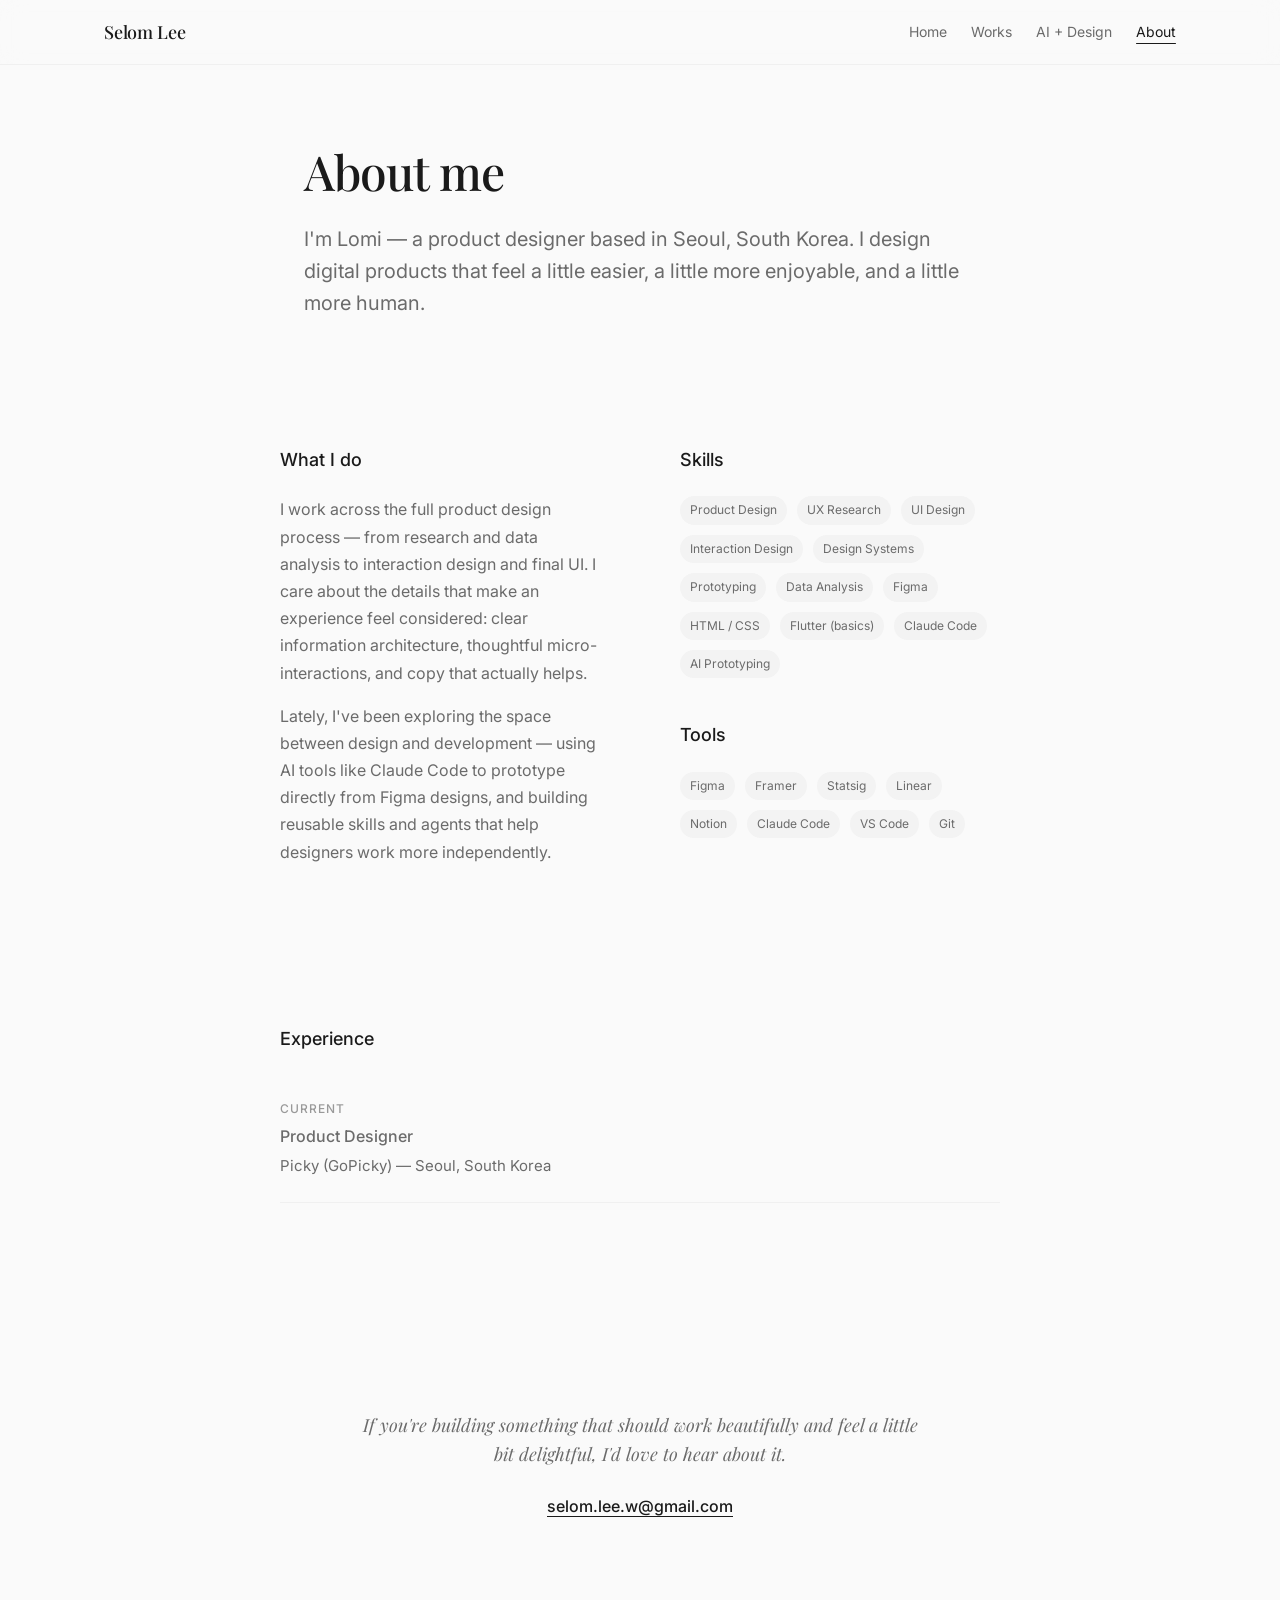
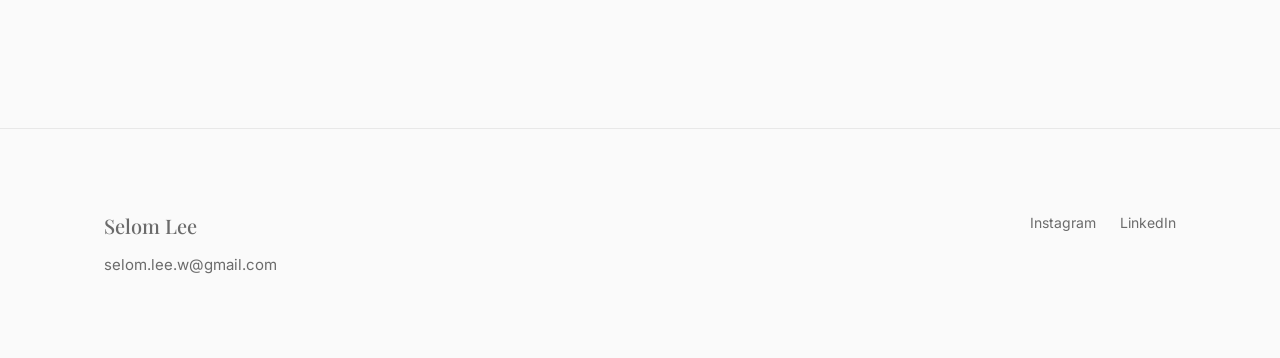
==== about.html @ 17c9efde "move other files to root" ====
<!DOCTYPE html>
<html lang="en">
<head>
  <meta charset="UTF-8">
  <meta name="viewport" content="width=device-width, initial-scale=1.0">
  <title>About - Selom Lee</title>
  <meta name="description" content="About Selom Lee — product designer based in Seoul, South Korea.">
  <link rel="preconnect" href="https://fonts.googleapis.com">
  <link rel="preconnect" href="https://fonts.gstatic.com" crossorigin>
  <link href="https://fonts.googleapis.com/css2?family=Inter:wght@400;500;600&family=Playfair+Display:ital,wght@0,500;1,400;1,500&display=swap" rel="stylesheet">
  <link rel="stylesheet" href="styles.css">
</head>
<body>

  <!-- Navigation -->
  <nav class="nav">
    <div class="nav__inner">
      <a href="index.html" class="nav__logo">Selom Lee</a>
      <button class="nav__toggle" aria-label="Toggle menu" onclick="document.querySelector('.nav__links').classList.toggle('open')">
        <span></span><span></span><span></span>
      </button>
      <ul class="nav__links">
        <li><a href="index.html">Home</a></li>
        <li><a href="works.html">Works</a></li>
        <li><a href="ai-design.html">AI + Design</a></li>
        <li><a href="about.html" class="active">About</a></li>
      </ul>
    </div>
  </nav>

  <!-- About Header -->
  <section class="about-header container--narrow">
    <h1 style="margin-bottom: 1.5rem;">About me</h1>
    <p class="text-large">
      I'm Lomi — a product designer based in Seoul, South Korea. I design digital products that feel a little easier, a little more enjoyable, and a little more human.
    </p>
  </section>

  <!-- About Content -->
  <section class="section container--narrow">
    <div class="about-grid">
      <div>
        <h3 style="margin-bottom: 1.5rem;">What I do</h3>
        <p>
          I work across the full product design process — from research and data analysis to interaction design and final UI. I care about the details that make an experience feel considered: clear information architecture, thoughtful micro-interactions, and copy that actually helps.
        </p>
        <p style="margin-top: 1rem;">
          Lately, I've been exploring the space between design and development — using AI tools like Claude Code to prototype directly from Figma designs, and building reusable skills and agents that help designers work more independently.
        </p>
      </div>
      <div>
        <h3 style="margin-bottom: 1.5rem;">Skills</h3>
        <div class="skills-list">
          <span class="tag">Product Design</span>
          <span class="tag">UX Research</span>
          <span class="tag">UI Design</span>
          <span class="tag">Interaction Design</span>
          <span class="tag">Design Systems</span>
          <span class="tag">Prototyping</span>
          <span class="tag">Data Analysis</span>
          <span class="tag">Figma</span>
          <span class="tag">HTML / CSS</span>
          <span class="tag">Flutter (basics)</span>
          <span class="tag">Claude Code</span>
          <span class="tag">AI Prototyping</span>
        </div>

        <h3 style="margin-top: 2.5rem; margin-bottom: 1.5rem;">Tools</h3>
        <div class="skills-list">
          <span class="tag">Figma</span>
          <span class="tag">Framer</span>
          <span class="tag">Statsig</span>
          <span class="tag">Linear</span>
          <span class="tag">Notion</span>
          <span class="tag">Claude Code</span>
          <span class="tag">VS Code</span>
          <span class="tag">Git</span>
        </div>
      </div>
    </div>
  </section>

  <!-- Experience -->
  <section class="section container--narrow">
    <h3 style="margin-bottom: 1.5rem;">Experience</h3>
    <div>
      <div class="experience-item">
        <p class="experience-item__period">Current</p>
        <p class="experience-item__role">Product Designer</p>
        <p class="experience-item__company">Picky (GoPicky) — Seoul, South Korea</p>
      </div>
    </div>
  </section>

  <!-- CTA -->
  <section class="cta-banner">
    <p class="italic-quote">If you're building something that should work beautifully and feel a little bit delightful, I'd love to hear about it.</p>
    <p style="margin-top: 1.5rem;">
      <a href="mailto:selom.lee.w@gmail.com" style="color: var(--color-text); font-weight: 500; border-bottom: 1px solid var(--color-text);">selom.lee.w@gmail.com</a>
    </p>
  </section>

  <!-- Footer -->
  <footer class="footer">
    <div class="container footer__inner">
      <div>
        <p class="footer__name">Selom Lee</p>
        <a href="mailto:selom.lee.w@gmail.com" class="footer__email">selom.lee.w@gmail.com</a>
      </div>
      <ul class="footer__links">
        <li><a href="https://www.instagram.com/lomm.design" target="_blank" rel="noopener">Instagram</a></li>
        <li><a href="https://www.linkedin.com/in/selomlee/" target="_blank" rel="noopener">LinkedIn</a></li>
      </ul>
    </div>
  </footer>

</body>
</html>
---- styles.css ----
/* ============================================
   Lomi Portfolio — Design System
   Minimal, clean, typography-focused
   ============================================ */

/* --- Reset & Base --- */
*, *::before, *::after {
  margin: 0;
  padding: 0;
  box-sizing: border-box;
}

:root {
  --color-bg: #fafafa;
  --color-surface: #ffffff;
  --color-text: #1a1a1a;
  --color-text-secondary: #6b6b6b;
  --color-text-tertiary: #999999;
  --color-accent: #1a1a1a;
  --color-border: #e8e8e8;
  --color-border-light: #f0f0f0;
  --color-tag-bg: #f3f3f3;
  --color-hover: #f5f5f5;

  --font-sans: 'Inter', -apple-system, BlinkMacSystemFont, 'Segoe UI', sans-serif;
  --font-serif: 'Playfair Display', Georgia, serif;

  --space-xs: 0.5rem;
  --space-sm: 1rem;
  --space-md: 1.5rem;
  --space-lg: 3rem;
  --space-xl: 5rem;
  --space-2xl: 8rem;

  --max-width: 1120px;
  --max-width-narrow: 720px;

  --transition: 0.3s cubic-bezier(0.4, 0, 0.2, 1);
}

html {
  font-size: 16px;
  scroll-behavior: smooth;
  -webkit-font-smoothing: antialiased;
  -moz-osx-font-smoothing: grayscale;
}

body {
  font-family: var(--font-sans);
  color: var(--color-text);
  background-color: var(--color-bg);
  line-height: 1.7;
  font-weight: 400;
}

a {
  color: inherit;
  text-decoration: none;
}

img {
  max-width: 100%;
  height: auto;
  display: block;
}

/* --- Typography --- */
h1 {
  font-family: var(--font-serif);
  font-size: 3rem;
  font-weight: 500;
  line-height: 1.15;
  letter-spacing: -0.02em;
}

h2 {
  font-size: 1.75rem;
  font-weight: 500;
  line-height: 1.3;
  letter-spacing: -0.01em;
}

h3 {
  font-size: 1.125rem;
  font-weight: 500;
  line-height: 1.4;
}

p {
  font-size: 1rem;
  line-height: 1.7;
  color: var(--color-text-secondary);
}

.text-large {
  font-size: 1.25rem;
  line-height: 1.6;
}

.text-small {
  font-size: 0.875rem;
}

.text-xs {
  font-size: 0.75rem;
  text-transform: uppercase;
  letter-spacing: 0.08em;
  font-weight: 500;
  color: var(--color-text-tertiary);
}

.italic-quote {
  font-family: var(--font-serif);
  font-style: italic;
  font-size: 1.125rem;
  color: var(--color-text-secondary);
  line-height: 1.6;
}

/* --- Layout --- */
.container {
  max-width: var(--max-width);
  margin: 0 auto;
  padding: 0 var(--space-md);
}

.container--narrow {
  max-width: var(--max-width-narrow);
  margin: 0 auto;
  padding: 0 var(--space-md);
}

.section {
  padding: var(--space-xl) 0;
}

.section--large {
  padding: var(--space-2xl) 0;
}

/* --- Navigation --- */
.nav {
  position: fixed;
  top: 0;
  left: 0;
  right: 0;
  z-index: 100;
  background: rgba(250, 250, 250, 0.85);
  backdrop-filter: blur(12px);
  -webkit-backdrop-filter: blur(12px);
  border-bottom: 1px solid var(--color-border-light);
}

.nav__inner {
  max-width: var(--max-width);
  margin: 0 auto;
  padding: 0 var(--space-md);
  height: 64px;
  display: flex;
  align-items: center;
  justify-content: space-between;
}

.nav__logo {
  font-family: var(--font-serif);
  font-size: 1.125rem;
  font-weight: 500;
  letter-spacing: -0.01em;
}

.nav__links {
  display: flex;
  gap: var(--space-md);
  list-style: none;
}

.nav__links a {
  font-size: 0.875rem;
  color: var(--color-text-secondary);
  transition: color var(--transition);
  position: relative;
}

.nav__links a:hover,
.nav__links a.active {
  color: var(--color-text);
}

.nav__links a.active::after {
  content: '';
  position: absolute;
  bottom: -4px;
  left: 0;
  right: 0;
  height: 1.5px;
  background: var(--color-text);
  border-radius: 1px;
}

/* Mobile nav toggle */
.nav__toggle {
  display: none;
  background: none;
  border: none;
  cursor: pointer;
  padding: var(--space-xs);
}

.nav__toggle span {
  display: block;
  width: 20px;
  height: 1.5px;
  background: var(--color-text);
  margin: 5px 0;
  transition: var(--transition);
}

/* --- Hero --- */
.hero {
  min-height: 85vh;
  display: flex;
  flex-direction: column;
  justify-content: center;
  padding-top: 64px;
}

.hero__tagline {
  font-family: var(--font-serif);
  font-style: italic;
  font-size: 1rem;
  color: var(--color-text-tertiary);
  margin-bottom: var(--space-md);
}

.hero h1 {
  margin-bottom: var(--space-md);
}

.hero__intro {
  font-size: 1.125rem;
  max-width: 520px;
  line-height: 1.7;
  color: var(--color-text-secondary);
}

.hero__location {
  margin-top: var(--space-sm);
  font-size: 0.875rem;
  color: var(--color-text-tertiary);
}

/* --- Section Header --- */
.section-header {
  display: flex;
  align-items: baseline;
  gap: var(--space-sm);
  margin-bottom: var(--space-lg);
}

.section-label {
  font-size: 0.75rem;
  text-transform: uppercase;
  letter-spacing: 0.08em;
  color: var(--color-text-tertiary);
  font-weight: 500;
}

/* --- Project Cards --- */
.projects-grid {
  display: grid;
  grid-template-columns: 1fr;
  gap: var(--space-lg);
}

.project-card {
  display: block;
  border-radius: 12px;
  overflow: hidden;
  background: var(--color-surface);
  border: 1px solid var(--color-border);
  transition: transform var(--transition), box-shadow var(--transition);
}

.project-card:hover {
  transform: translateY(-4px);
  box-shadow: 0 12px 40px rgba(0, 0, 0, 0.06);
}

.project-card__image {
  width: 100%;
  aspect-ratio: 16 / 9;
  object-fit: cover;
  background: var(--color-border-light);
}

.project-card__content {
  padding: var(--space-md);
}

.project-card__company {
  font-size: 0.75rem;
  text-transform: uppercase;
  letter-spacing: 0.08em;
  color: var(--color-text-tertiary);
  font-weight: 500;
  margin-bottom: var(--space-xs);
}

.project-card__title {
  font-size: 1.25rem;
  font-weight: 500;
  margin-bottom: var(--space-xs);
  line-height: 1.3;
}

.project-card__desc {
  font-size: 0.9375rem;
  color: var(--color-text-secondary);
  line-height: 1.6;
}

/* --- Case Study Page --- */
.case-hero {
  padding-top: calc(64px + var(--space-xl));
  padding-bottom: var(--space-lg);
}

.case-hero__subtitle {
  font-size: 1.125rem;
  color: var(--color-text-secondary);
  line-height: 1.7;
  max-width: 640px;
}

.case-meta {
  display: grid;
  grid-template-columns: repeat(auto-fit, minmax(140px, 1fr));
  gap: var(--space-md);
  padding: var(--space-md) 0;
  border-top: 1px solid var(--color-border);
  border-bottom: 1px solid var(--color-border);
  margin: var(--space-lg) 0;
}

.case-meta dt {
  font-size: 0.75rem;
  text-transform: uppercase;
  letter-spacing: 0.08em;
  color: var(--color-text-tertiary);
  font-weight: 500;
  margin-bottom: 4px;
}

.case-meta dd {
  font-size: 0.9375rem;
  color: var(--color-text);
}

.case-section {
  margin-bottom: var(--space-xl);
}

.case-section__label {
  font-size: 0.75rem;
  text-transform: uppercase;
  letter-spacing: 0.08em;
  color: var(--color-text-tertiary);
  font-weight: 500;
  margin-bottom: var(--space-sm);
}

.case-section h2 {
  margin-bottom: var(--space-sm);
}

.case-section p {
  margin-bottom: var(--space-sm);
}

.case-image {
  width: 100%;
  border-radius: 8px;
  margin: var(--space-md) 0;
}

.case-highlight {
  font-family: var(--font-serif);
  font-size: 2rem;
  font-weight: 500;
  line-height: 1.3;
  color: var(--color-text);
  margin: var(--space-lg) 0;
  letter-spacing: -0.01em;
}

/* --- AI + Design Page --- */
.ai-intro {
  padding-top: calc(64px + var(--space-xl));
  padding-bottom: var(--space-lg);
}

.ai-card {
  background: var(--color-surface);
  border: 1px solid var(--color-border);
  border-radius: 12px;
  padding: var(--space-lg);
  margin-bottom: var(--space-md);
}

.ai-card__icon {
  font-size: 1.5rem;
  margin-bottom: var(--space-sm);
}

.ai-card h3 {
  margin-bottom: var(--space-xs);
}

.tag {
  display: inline-block;
  font-size: 0.75rem;
  padding: 4px 10px;
  background: var(--color-tag-bg);
  border-radius: 100px;
  color: var(--color-text-secondary);
  margin-right: 4px;
  margin-bottom: 4px;
}

.agent-table {
  width: 100%;
  border-collapse: collapse;
  font-size: 0.9375rem;
  margin: var(--space-md) 0;
}

.agent-table th {
  text-align: left;
  font-size: 0.75rem;
  text-transform: uppercase;
  letter-spacing: 0.08em;
  color: var(--color-text-tertiary);
  font-weight: 500;
  padding: var(--space-xs) 0;
  border-bottom: 1px solid var(--color-border);
}

.agent-table td {
  padding: var(--space-sm) 0;
  border-bottom: 1px solid var(--color-border-light);
  color: var(--color-text-secondary);
  vertical-align: top;
}

.agent-table td:first-child {
  color: var(--color-text);
  font-weight: 500;
  white-space: nowrap;
  padding-right: var(--space-md);
}

/* --- About Page --- */
.about-header {
  padding-top: calc(64px + var(--space-xl));
  padding-bottom: var(--space-lg);
}

.about-grid {
  display: grid;
  grid-template-columns: 1fr 1fr;
  gap: var(--space-xl);
  align-items: start;
}

.experience-item {
  padding: var(--space-md) 0;
  border-bottom: 1px solid var(--color-border-light);
}

.experience-item__period {
  font-size: 0.75rem;
  text-transform: uppercase;
  letter-spacing: 0.08em;
  color: var(--color-text-tertiary);
  font-weight: 500;
  margin-bottom: 4px;
}

.experience-item__role {
  font-weight: 500;
  margin-bottom: 2px;
}

.experience-item__company {
  color: var(--color-text-secondary);
  font-size: 0.9375rem;
}

.skills-list {
  display: flex;
  flex-wrap: wrap;
  gap: 6px;
}

/* --- Footer --- */
.footer {
  border-top: 1px solid var(--color-border);
  padding: var(--space-xl) 0;
  margin-top: var(--space-xl);
}

.footer__inner {
  display: flex;
  justify-content: space-between;
  align-items: flex-start;
}

.footer__name {
  font-family: var(--font-serif);
  font-size: 1.25rem;
  font-weight: 500;
  margin-bottom: var(--space-xs);
}

.footer__email {
  font-size: 0.9375rem;
  color: var(--color-text-secondary);
}

.footer__links {
  display: flex;
  gap: var(--space-md);
  list-style: none;
}

.footer__links a {
  font-size: 0.875rem;
  color: var(--color-text-secondary);
  transition: color var(--transition);
}

.footer__links a:hover {
  color: var(--color-text);
}

/* --- CTA Banner --- */
.cta-banner {
  text-align: center;
  padding: var(--space-2xl) var(--space-md);
}

.cta-banner .italic-quote {
  max-width: 560px;
  margin: 0 auto;
}

/* --- Other Work Links --- */
.other-work {
  display: grid;
  grid-template-columns: 1fr 1fr;
  gap: var(--space-md);
}

.other-work a {
  display: block;
  border-radius: 8px;
  overflow: hidden;
  transition: transform var(--transition);
}

.other-work a:hover {
  transform: translateY(-2px);
}

.other-work img {
  width: 100%;
  aspect-ratio: 16 / 9;
  object-fit: cover;
}

/* --- Responsive --- */
@media (max-width: 768px) {
  h1 {
    font-size: 2.25rem;
  }

  h2 {
    font-size: 1.375rem;
  }

  .hero {
    min-height: 70vh;
  }

  .about-grid {
    grid-template-columns: 1fr;
    gap: var(--space-lg);
  }

  .other-work {
    grid-template-columns: 1fr;
  }

  .case-highlight {
    font-size: 1.5rem;
  }

  .footer__inner {
    flex-direction: column;
    gap: var(--space-md);
  }

  .nav__links {
    display: none;
  }

  .nav__links.open {
    display: flex;
    flex-direction: column;
    position: absolute;
    top: 64px;
    left: 0;
    right: 0;
    background: rgba(250, 250, 250, 0.95);
    backdrop-filter: blur(12px);
    padding: var(--space-md);
    border-bottom: 1px solid var(--color-border);
    gap: var(--space-sm);
  }

  .nav__toggle {
    display: block;
  }
}

@media (max-width: 480px) {
  h1 {
    font-size: 1.875rem;
  }

  .case-meta {
    grid-template-columns: 1fr 1fr;
  }

  .section {
    padding: var(--space-lg) 0;
  }

  .section--large {
    padding: var(--space-xl) 0;
  }
}
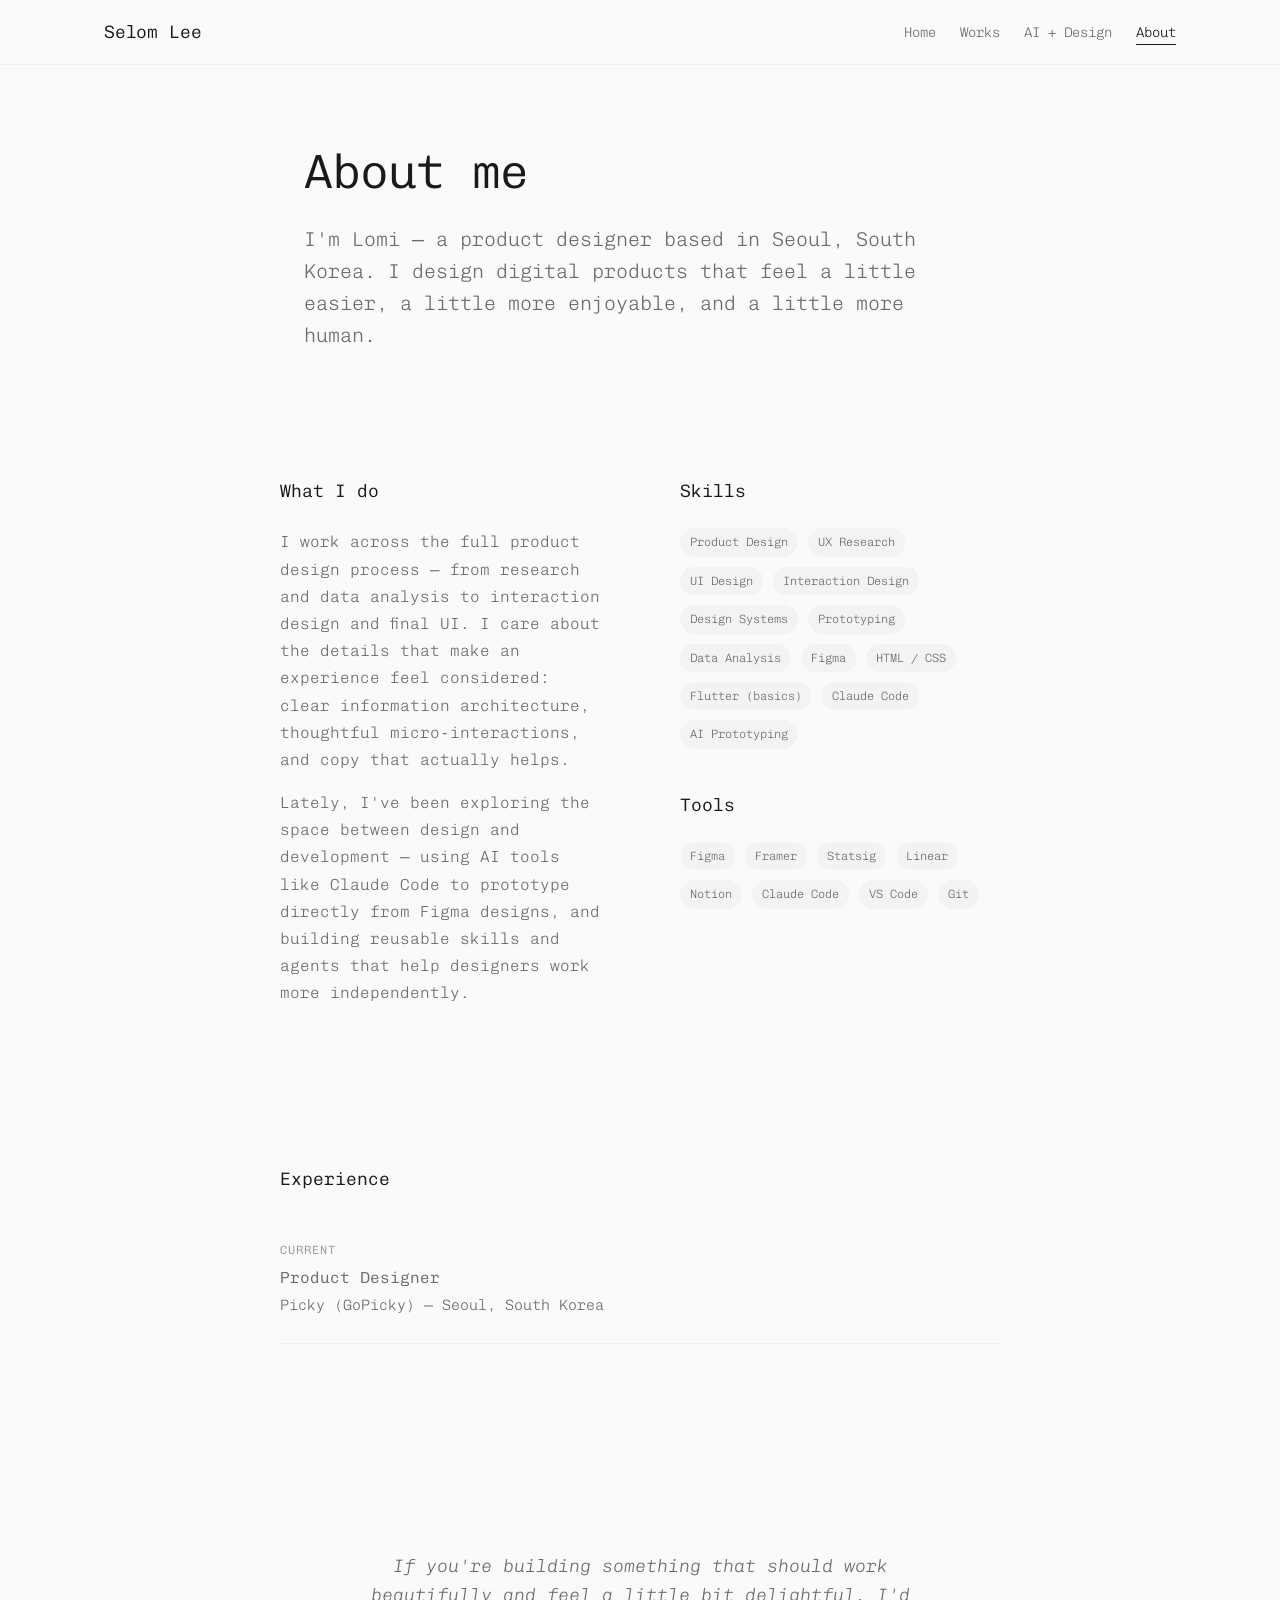
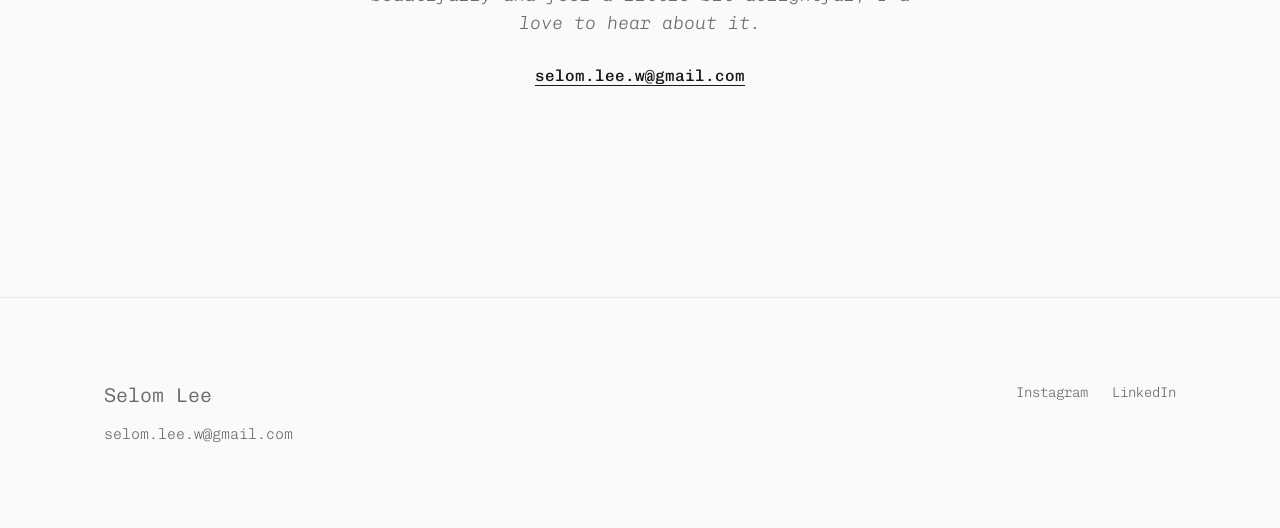
==== commit 693cef13: "Replace Inter + Playfair Display with Chivo Mono and add typography design tokens Switch to Chivo Mo" ====
--- a/about.html
+++ b/about.html
@@ -7,7 +7,7 @@
   <meta name="description" content="About Selom Lee — product designer based in Seoul, South Korea.">
   <link rel="preconnect" href="https://fonts.googleapis.com">
   <link rel="preconnect" href="https://fonts.gstatic.com" crossorigin>
-  <link href="https://fonts.googleapis.com/css2?family=Inter:wght@400;500;600&family=Playfair+Display:ital,wght@0,500;1,400;1,500&display=swap" rel="stylesheet">
+  <link href="https://fonts.googleapis.com/css2?family=Chivo+Mono:wght@200;300&display=swap" rel="stylesheet">
   <link rel="stylesheet" href="styles.css">
 </head>
 <body>
--- a/styles.css
+++ b/styles.css
@@ -22,8 +22,31 @@
   --color-tag-bg: #f3f3f3;
   --color-hover: #f5f5f5;
 
-  --font-sans: 'Inter', -apple-system, BlinkMacSystemFont, 'Segoe UI', sans-serif;
-  --font-serif: 'Playfair Display', Georgia, serif;
+  --font-mono: 'Chivo Mono', 'SF Mono', 'Fira Code', monospace;
+
+  --weight-xlight: 200;
+  --weight-light: 300;
+
+  --text-2xs: 0.75rem;
+  --text-xs: 0.875rem;
+  --text-sm: 0.9375rem;
+  --text-base: 1rem;
+  --text-md: 1.125rem;
+  --text-lg: 1.25rem;
+  --text-xl: 1.5rem;
+  --text-2xl: 1.75rem;
+  --text-3xl: 2rem;
+  --text-4xl: 3rem;
+
+  --leading-tight: 1.15;
+  --leading-snug: 1.3;
+  --leading-normal: 1.4;
+  --leading-relaxed: 1.6;
+  --leading-loose: 1.7;
+
+  --tracking-tight: -0.02em;
+  --tracking-snug: -0.01em;
+  --tracking-wide: 0.08em;
 
   --space-xs: 0.5rem;
   --space-sm: 1rem;
@@ -46,11 +69,11 @@
 }
 
 body {
-  font-family: var(--font-sans);
+  font-family: var(--font-mono);
   color: var(--color-text);
   background-color: var(--color-bg);
-  line-height: 1.7;
-  font-weight: 400;
+  line-height: var(--leading-loose);
+  font-weight: var(--weight-xlight);
 }
 
 a {
@@ -66,55 +89,53 @@
 
 /* --- Typography --- */
 h1 {
-  font-family: var(--font-serif);
-  font-size: 3rem;
-  font-weight: 500;
-  line-height: 1.15;
-  letter-spacing: -0.02em;
+  font-size: var(--text-4xl);
+  font-weight: var(--weight-light);
+  line-height: var(--leading-tight);
+  letter-spacing: var(--tracking-tight);
 }
 
 h2 {
-  font-size: 1.75rem;
-  font-weight: 500;
-  line-height: 1.3;
-  letter-spacing: -0.01em;
+  font-size: var(--text-2xl);
+  font-weight: var(--weight-light);
+  line-height: var(--leading-snug);
+  letter-spacing: var(--tracking-snug);
 }
 
 h3 {
-  font-size: 1.125rem;
-  font-weight: 500;
-  line-height: 1.4;
+  font-size: var(--text-md);
+  font-weight: var(--weight-light);
+  line-height: var(--leading-normal);
 }
 
 p {
-  font-size: 1rem;
-  line-height: 1.7;
+  font-size: var(--text-base);
+  line-height: var(--leading-loose);
   color: var(--color-text-secondary);
 }
 
 .text-large {
-  font-size: 1.25rem;
-  line-height: 1.6;
+  font-size: var(--text-lg);
+  line-height: var(--leading-relaxed);
 }
 
 .text-small {
-  font-size: 0.875rem;
+  font-size: var(--text-xs);
 }
 
 .text-xs {
-  font-size: 0.75rem;
+  font-size: var(--text-2xs);
   text-transform: uppercase;
-  letter-spacing: 0.08em;
-  font-weight: 500;
+  letter-spacing: var(--tracking-wide);
+  font-weight: var(--weight-light);
   color: var(--color-text-tertiary);
 }
 
 .italic-quote {
-  font-family: var(--font-serif);
   font-style: italic;
-  font-size: 1.125rem;
-  color: var(--color-text-secondary);
-  line-height: 1.6;
+  font-size: var(--text-md);
+  color: var(--color-text-secondary);
+  line-height: var(--leading-relaxed);
 }
 
 /* --- Layout --- */
@@ -162,10 +183,9 @@
 }
 
 .nav__logo {
-  font-family: var(--font-serif);
-  font-size: 1.125rem;
-  font-weight: 500;
-  letter-spacing: -0.01em;
+  font-size: var(--text-md);
+  font-weight: var(--weight-light);
+  letter-spacing: var(--tracking-snug);
 }
 
 .nav__links {
@@ -175,7 +195,7 @@
 }
 
 .nav__links a {
-  font-size: 0.875rem;
+  font-size: var(--text-xs);
   color: var(--color-text-secondary);
   transition: color var(--transition);
   position: relative;
@@ -225,9 +245,8 @@
 }
 
 .hero__tagline {
-  font-family: var(--font-serif);
   font-style: italic;
-  font-size: 1rem;
+  font-size: var(--text-base);
   color: var(--color-text-tertiary);
   margin-bottom: var(--space-md);
 }
@@ -237,15 +256,15 @@
 }
 
 .hero__intro {
-  font-size: 1.125rem;
+  font-size: var(--text-md);
   max-width: 520px;
-  line-height: 1.7;
+  line-height: var(--leading-loose);
   color: var(--color-text-secondary);
 }
 
 .hero__location {
   margin-top: var(--space-sm);
-  font-size: 0.875rem;
+  font-size: var(--text-xs);
   color: var(--color-text-tertiary);
 }
 
@@ -258,11 +277,11 @@
 }
 
 .section-label {
-  font-size: 0.75rem;
+  font-size: var(--text-2xs);
   text-transform: uppercase;
-  letter-spacing: 0.08em;
-  color: var(--color-text-tertiary);
-  font-weight: 500;
+  letter-spacing: var(--tracking-wide);
+  color: var(--color-text-tertiary);
+  font-weight: var(--weight-light);
 }
 
 /* --- Project Cards --- */
@@ -298,25 +317,25 @@
 }
 
 .project-card__company {
-  font-size: 0.75rem;
+  font-size: var(--text-2xs);
   text-transform: uppercase;
-  letter-spacing: 0.08em;
-  color: var(--color-text-tertiary);
-  font-weight: 500;
+  letter-spacing: var(--tracking-wide);
+  color: var(--color-text-tertiary);
+  font-weight: var(--weight-light);
   margin-bottom: var(--space-xs);
 }
 
 .project-card__title {
-  font-size: 1.25rem;
-  font-weight: 500;
+  font-size: var(--text-lg);
+  font-weight: var(--weight-light);
   margin-bottom: var(--space-xs);
-  line-height: 1.3;
+  line-height: var(--leading-snug);
 }
 
 .project-card__desc {
-  font-size: 0.9375rem;
-  color: var(--color-text-secondary);
-  line-height: 1.6;
+  font-size: var(--text-sm);
+  color: var(--color-text-secondary);
+  line-height: var(--leading-relaxed);
 }
 
 /* --- Case Study Page --- */
@@ -326,9 +345,9 @@
 }
 
 .case-hero__subtitle {
-  font-size: 1.125rem;
-  color: var(--color-text-secondary);
-  line-height: 1.7;
+  font-size: var(--text-md);
+  color: var(--color-text-secondary);
+  line-height: var(--leading-loose);
   max-width: 640px;
 }
 
@@ -343,16 +362,16 @@
 }
 
 .case-meta dt {
-  font-size: 0.75rem;
+  font-size: var(--text-2xs);
   text-transform: uppercase;
-  letter-spacing: 0.08em;
-  color: var(--color-text-tertiary);
-  font-weight: 500;
+  letter-spacing: var(--tracking-wide);
+  color: var(--color-text-tertiary);
+  font-weight: var(--weight-light);
   margin-bottom: 4px;
 }
 
 .case-meta dd {
-  font-size: 0.9375rem;
+  font-size: var(--text-sm);
   color: var(--color-text);
 }
 
@@ -361,11 +380,11 @@
 }
 
 .case-section__label {
-  font-size: 0.75rem;
+  font-size: var(--text-2xs);
   text-transform: uppercase;
-  letter-spacing: 0.08em;
-  color: var(--color-text-tertiary);
-  font-weight: 500;
+  letter-spacing: var(--tracking-wide);
+  color: var(--color-text-tertiary);
+  font-weight: var(--weight-light);
   margin-bottom: var(--space-sm);
 }
 
@@ -384,13 +403,12 @@
 }
 
 .case-highlight {
-  font-family: var(--font-serif);
-  font-size: 2rem;
-  font-weight: 500;
-  line-height: 1.3;
+  font-size: var(--text-3xl);
+  font-weight: var(--weight-light);
+  line-height: var(--leading-snug);
   color: var(--color-text);
   margin: var(--space-lg) 0;
-  letter-spacing: -0.01em;
+  letter-spacing: var(--tracking-snug);
 }
 
 /* --- AI + Design Page --- */
@@ -408,7 +426,7 @@
 }
 
 .ai-card__icon {
-  font-size: 1.5rem;
+  font-size: var(--text-xl);
   margin-bottom: var(--space-sm);
 }
 
@@ -418,7 +436,7 @@
 
 .tag {
   display: inline-block;
-  font-size: 0.75rem;
+  font-size: var(--text-2xs);
   padding: 4px 10px;
   background: var(--color-tag-bg);
   border-radius: 100px;
@@ -430,17 +448,17 @@
 .agent-table {
   width: 100%;
   border-collapse: collapse;
-  font-size: 0.9375rem;
+  font-size: var(--text-sm);
   margin: var(--space-md) 0;
 }
 
 .agent-table th {
   text-align: left;
-  font-size: 0.75rem;
+  font-size: var(--text-2xs);
   text-transform: uppercase;
-  letter-spacing: 0.08em;
-  color: var(--color-text-tertiary);
-  font-weight: 500;
+  letter-spacing: var(--tracking-wide);
+  color: var(--color-text-tertiary);
+  font-weight: var(--weight-light);
   padding: var(--space-xs) 0;
   border-bottom: 1px solid var(--color-border);
 }
@@ -454,7 +472,7 @@
 
 .agent-table td:first-child {
   color: var(--color-text);
-  font-weight: 500;
+  font-weight: var(--weight-light);
   white-space: nowrap;
   padding-right: var(--space-md);
 }
@@ -478,22 +496,22 @@
 }
 
 .experience-item__period {
-  font-size: 0.75rem;
+  font-size: var(--text-2xs);
   text-transform: uppercase;
-  letter-spacing: 0.08em;
-  color: var(--color-text-tertiary);
-  font-weight: 500;
+  letter-spacing: var(--tracking-wide);
+  color: var(--color-text-tertiary);
+  font-weight: var(--weight-light);
   margin-bottom: 4px;
 }
 
 .experience-item__role {
-  font-weight: 500;
+  font-weight: var(--weight-light);
   margin-bottom: 2px;
 }
 
 .experience-item__company {
   color: var(--color-text-secondary);
-  font-size: 0.9375rem;
+  font-size: var(--text-sm);
 }
 
 .skills-list {
@@ -516,14 +534,13 @@
 }
 
 .footer__name {
-  font-family: var(--font-serif);
-  font-size: 1.25rem;
-  font-weight: 500;
+  font-size: var(--text-lg);
+  font-weight: var(--weight-light);
   margin-bottom: var(--space-xs);
 }
 
 .footer__email {
-  font-size: 0.9375rem;
+  font-size: var(--text-sm);
   color: var(--color-text-secondary);
 }
 
@@ -534,7 +551,7 @@
 }
 
 .footer__links a {
-  font-size: 0.875rem;
+  font-size: var(--text-xs);
   color: var(--color-text-secondary);
   transition: color var(--transition);
 }
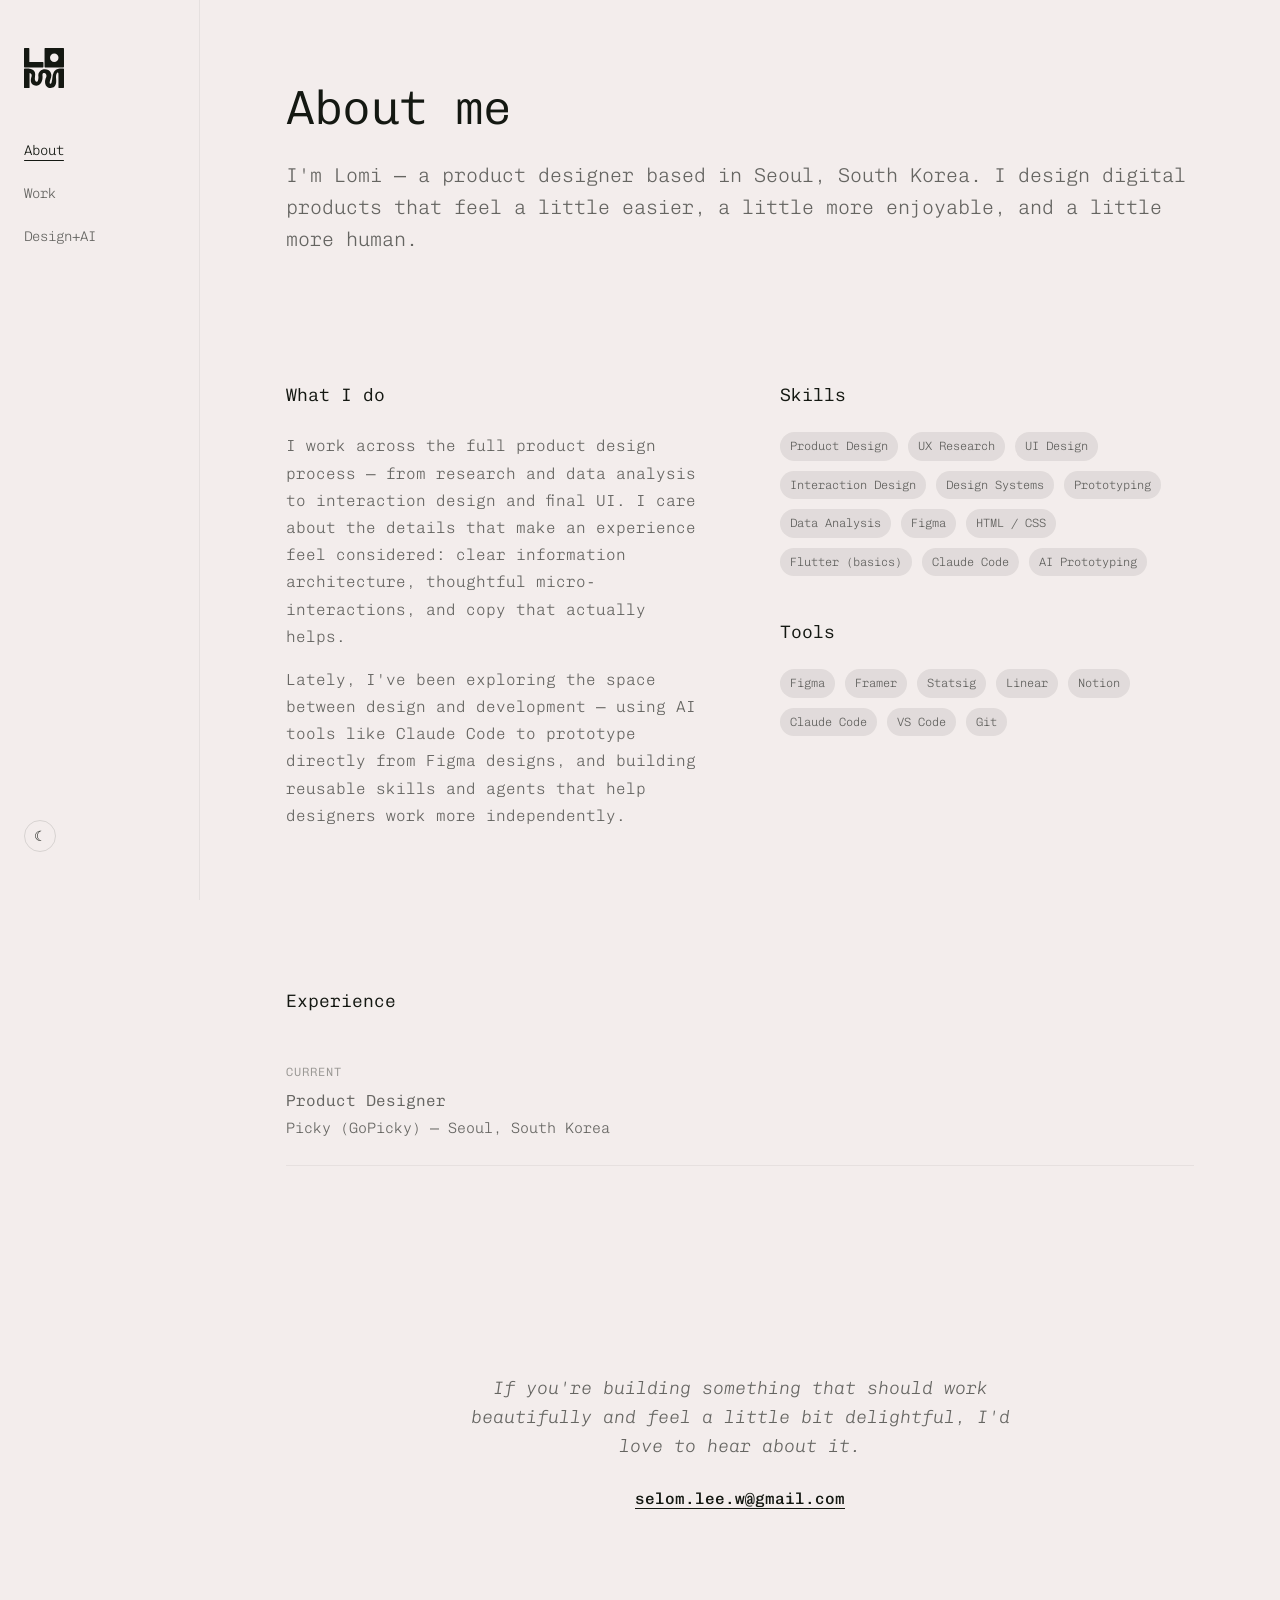
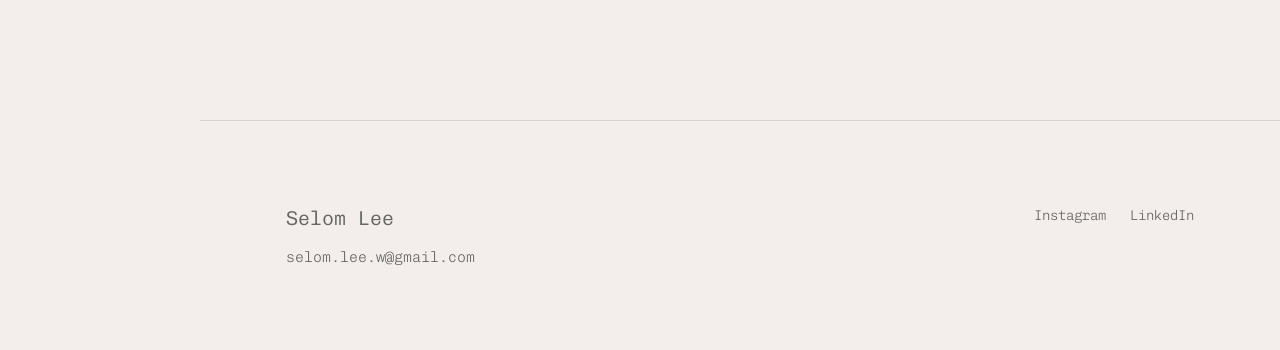
==== commit 6283cadb: "Add color tokens, light/dark theme system, sidebar nav, and project card redesign - Add olive green " ====
--- a/about.html
+++ b/about.html
@@ -15,16 +15,20 @@
   <!-- Navigation -->
   <nav class="nav">
     <div class="nav__inner">
-      <a href="index.html" class="nav__logo">Selom Lee</a>
+      <a href="index.html" class="nav__logo">
+        <svg class="nav__logo-svg" width="40" height="40" viewBox="0 0 40 40" fill="none" aria-label="Lomi"><g clip-path="url(#logo-clip)"><path d="M34.599 20.7842C34.038 20.9072 33.488 21.0902 32.949 21.3592C31.61 22.0282 30.472 23.0822 29.747 24.3662C28.04 27.3882 28.697 31.1612 27.565 34.4282C27.404 34.8942 27.136 35.4252 26.658 35.6552C26.415 35.7722 26.087 35.7632 25.909 35.5652C25.828 35.4742 25.787 35.3562 25.759 35.2392C25.44 33.8972 26.063 32.3792 26.497 31.1322C27.104 29.3902 27.732 27.5892 27.109 25.6302C26.653 24.1962 25.766 22.6352 24.308 21.9652C22.593 21.1772 20.702 20.8562 18.851 21.4052C15.914 22.2762 13.946 24.8942 14.353 27.8822C14.54 29.2552 14.465 30.6632 14.131 32.0102C14.006 32.5162 13.829 33.0382 13.433 33.3892C11.919 34.7332 10.883 32.2042 10.842 31.0912C10.784 29.4812 11.195 27.8762 11.195 26.2642C11.195 23.5862 9.493 21.7772 6.881 21.0732C5.014 20.5692 3.034 20.5412 1.11 20.5772C0.987 20.5792 0.792 20.5802 0.6 20.5802C0.269 20.5782 0 20.8392 0 21.1612V39.4032C0 39.7252 0.269 39.9852 0.6 39.9852H4.956C5.287 39.9852 5.556 39.7242 5.556 39.4032V25.7962C5.556 25.2242 5.522 24.9292 6.305 25.2252C6.805 25.4142 7.211 25.8322 7.425 26.3042C7.737 26.9952 7.704 27.7892 7.549 28.5292C7.394 29.2682 7.124 29.9822 6.976 30.7232C6.804 31.5822 6.79 32.6802 6.899 33.5572C7.026 34.5832 7.494 35.6392 8.27 36.3562C9.958 37.9162 12.866 38.1452 14.879 37.0772C16.812 36.0502 17.86 33.9202 18.288 31.8232C18.552 30.5282 18.628 29.1972 18.512 27.8822C18.434 27.0022 18.323 25.9772 18.987 25.3732C19.328 25.0622 19.824 24.9402 20.289 24.9892C21.569 25.1222 22.431 26.4432 22.469 27.6922C22.51 29.0302 21.779 30.0452 21.409 31.2682C20.837 33.1602 20.842 35.6612 21.843 37.3922C23.467 40.2012 28.025 40.9292 30.468 38.5392C32.725 36.3302 32.2 32.4772 32.038 29.6872C31.956 28.2742 32.009 26.8002 32.665 25.5362C33.083 24.7312 33.989 23.8112 34.306 25.0982C34.49 25.8472 34.46 26.6892 34.46 27.4462C34.46 29.0132 34.46 30.5802 34.46 32.1462C34.46 34.5662 34.46 36.9862 34.46 39.4062C34.46 39.7282 34.729 39.9882 35.06 39.9882H39.403C39.734 39.9882 40.003 39.7272 40.003 39.4062V21.1562C40.003 20.8362 39.738 20.5772 39.408 20.5742L39.142 20.5722C38.722 20.5622 38.287 20.5512 37.845 20.5462C36.732 20.5352 35.649 20.5572 34.601 20.7882L34.599 20.7842Z" fill="currentColor"/><path d="M18.844 13.889H5.334V0.6C5.334 0.269 5.065 0 4.734 0H0.6C0.269 0 0 0.269 0 0.6V18.844C0 19.175 0.269 19.444 0.6 19.444H18.844C19.175 19.444 19.444 19.175 19.444 18.844V14.489C19.444 14.158 19.175 13.889 18.844 13.889Z" fill="currentColor"/><path d="M39.3879 0H21.1439C20.8139 0 20.5439 0.27 20.5439 0.6V18.844C20.5439 19.174 20.8139 19.444 21.1439 19.444H39.3879C39.7179 19.444 39.9879 19.174 39.9879 18.844V0.6C39.9879 0.27 39.7179 0 39.3879 0ZM30.2659 13.953C27.9289 13.953 26.0349 12.059 26.0349 9.722C26.0349 7.385 27.9289 5.491 30.2659 5.491C32.6029 5.491 34.4969 7.385 34.4969 9.722C34.4969 12.059 32.6029 13.953 30.2659 13.953Z" fill="currentColor"/></g><defs><clipPath id="logo-clip"><rect width="40" height="40" fill="white"/></clipPath></defs></svg>
+      </a>
       <button class="nav__toggle" aria-label="Toggle menu" onclick="document.querySelector('.nav__links').classList.toggle('open')">
         <span></span><span></span><span></span>
       </button>
       <ul class="nav__links">
-        <li><a href="index.html">Home</a></li>
-        <li><a href="works.html">Works</a></li>
-        <li><a href="ai-design.html">AI + Design</a></li>
         <li><a href="about.html" class="active">About</a></li>
+        <li><a href="works.html">Work</a></li>
+        <li><a href="ai-design.html">Design+AI</a></li>
       </ul>
+      <button class="theme-toggle" aria-label="Toggle theme" onclick="toggleTheme()">
+        <span class="theme-toggle__icon"></span>
+      </button>
     </div>
   </nav>
 
@@ -114,5 +118,17 @@
     </div>
   </footer>
 
+  <script>
+    function toggleTheme() {
+      const current = document.documentElement.getAttribute('data-theme');
+      const next = current === 'light' ? 'dark' : 'light';
+      document.documentElement.setAttribute('data-theme', next);
+      localStorage.setItem('theme', next);
+    }
+    (function() {
+      const saved = localStorage.getItem('theme');
+      if (saved) document.documentElement.setAttribute('data-theme', saved);
+    })();
+  </script>
 </body>
 </html>
--- a/styles.css
+++ b/styles.css
@@ -11,16 +11,41 @@
 }
 
 :root {
-  --color-bg: #fafafa;
-  --color-surface: #ffffff;
-  --color-text: #1a1a1a;
-  --color-text-secondary: #6b6b6b;
-  --color-text-tertiary: #999999;
-  --color-accent: #1a1a1a;
-  --color-border: #e8e8e8;
-  --color-border-light: #f0f0f0;
-  --color-tag-bg: #f3f3f3;
-  --color-hover: #f5f5f5;
+  /* Foundation Colors — Olive Green */
+  --olive-50: oklch(0.661 0.041 133.723);
+  --olive-100: oklch(0.584 0.036 133.723);
+  --olive-200: oklch(0.508 0.032 133.723);
+  --olive-300: oklch(0.432 0.027 133.723);
+  --olive-500: oklch(0.355 0.022 133.723);
+  --olive-700: oklch(0.279 0.017 133.723);
+  --olive-800: oklch(0.203 0.013 133.723);
+  --olive-900: oklch(0.126 0.008 133.723);
+  --olive-950: oklch(0.05 0.003 133.723);
+
+  /* Foundation Colors — Neutral Pink */
+  --pink-50: oklch(0.95 0.007 30.225);
+  --pink-100: oklch(0.88 0.017 30.225);
+  --pink-200: oklch(0.81 0.029 30.225);
+  --pink-300: oklch(0.741 0.042 30.225);
+  --pink-500: oklch(0.671 0.058 30.225);
+  --pink-700: oklch(0.601 0.064 30.225);
+  --pink-800: oklch(0.531 0.056 30.225);
+  --pink-900: oklch(0.462 0.049 30.225);
+  --pink-950: oklch(0.392 0.041 30.225);
+
+  /* Semantic Colors — Dark Mode (default) */
+  --color-bg: var(--olive-800);
+  --color-surface: var(--olive-700);
+  --color-text: var(--pink-50);
+  --color-text-secondary: oklch(from var(--pink-50) l c h / 0.64);
+  --color-text-tertiary: oklch(from var(--pink-50) l c h / 0.4);
+  --color-accent: var(--pink-100);
+  --color-border: oklch(from var(--pink-50) l c h / 0.12);
+  --color-border-light: oklch(from var(--pink-50) l c h / 0.06);
+  --color-tag-bg: oklch(from var(--pink-50) l c h / 0.08);
+  --color-hover: oklch(from var(--pink-50) l c h / 0.05);
+  --color-nav-bg: oklch(from var(--olive-800) l c h / 0.85);
+  --color-shadow: oklch(0 0 0 / 0.2);
 
   --font-mono: 'Chivo Mono', 'SF Mono', 'Fira Code', monospace;
 
@@ -37,6 +62,7 @@
   --text-2xl: 1.75rem;
   --text-3xl: 2rem;
   --text-4xl: 3rem;
+  --text-5xl: 5rem;
 
   --leading-tight: 1.15;
   --leading-snug: 1.3;
@@ -61,6 +87,40 @@
   --transition: 0.3s cubic-bezier(0.4, 0, 0.2, 1);
 }
 
+/* Light mode — explicit toggle */
+[data-theme="light"] {
+  --color-bg: var(--pink-50);
+  --color-surface: var(--pink-100);
+  --color-text: var(--olive-800);
+  --color-text-secondary: oklch(from var(--olive-800) l c h / 0.64);
+  --color-text-tertiary: oklch(from var(--olive-800) l c h / 0.4);
+  --color-accent: var(--olive-700);
+  --color-border: oklch(from var(--olive-800) l c h / 0.12);
+  --color-border-light: oklch(from var(--olive-800) l c h / 0.06);
+  --color-tag-bg: oklch(from var(--olive-800) l c h / 0.08);
+  --color-hover: oklch(from var(--olive-800) l c h / 0.05);
+  --color-nav-bg: oklch(from var(--pink-50) l c h / 0.85);
+  --color-shadow: oklch(0 0 0 / 0.06);
+}
+
+/* Light mode — system preference (when no explicit choice) */
+@media (prefers-color-scheme: light) {
+  :root:not([data-theme]) {
+    --color-bg: var(--pink-50);
+    --color-surface: var(--pink-100);
+    --color-text: var(--olive-800);
+    --color-text-secondary: oklch(from var(--olive-800) l c h / 0.64);
+    --color-text-tertiary: oklch(from var(--olive-800) l c h / 0.4);
+    --color-accent: var(--olive-700);
+    --color-border: oklch(from var(--olive-800) l c h / 0.12);
+    --color-border-light: oklch(from var(--olive-800) l c h / 0.06);
+    --color-tag-bg: oklch(from var(--olive-800) l c h / 0.08);
+    --color-hover: oklch(from var(--olive-800) l c h / 0.05);
+    --color-nav-bg: oklch(from var(--pink-50) l c h / 0.85);
+    --color-shadow: oklch(0 0 0 / 0.06);
+  }
+}
+
 html {
   font-size: 16px;
   scroll-behavior: smooth;
@@ -74,6 +134,7 @@
   background-color: var(--color-bg);
   line-height: var(--leading-loose);
   font-weight: var(--weight-xlight);
+  margin-left: 200px;
 }
 
 a {
@@ -139,16 +200,10 @@
 }
 
 /* --- Layout --- */
-.container {
-  max-width: var(--max-width);
+.container,
+.container--narrow {
+  width: 84%;
   margin: 0 auto;
-  padding: 0 var(--space-md);
-}
-
-.container--narrow {
-  max-width: var(--max-width-narrow);
-  margin: 0 auto;
-  padding: 0 var(--space-md);
 }
 
 .section {
@@ -164,33 +219,35 @@
   position: fixed;
   top: 0;
   left: 0;
-  right: 0;
+  bottom: 0;
+  width: 200px;
   z-index: 100;
-  background: rgba(250, 250, 250, 0.85);
-  backdrop-filter: blur(12px);
-  -webkit-backdrop-filter: blur(12px);
-  border-bottom: 1px solid var(--color-border-light);
+  background: transparent;
+  border-right: 1px solid var(--color-border-light);
 }
 
 .nav__inner {
-  max-width: var(--max-width);
-  margin: 0 auto;
-  padding: 0 var(--space-md);
-  height: 64px;
-  display: flex;
-  align-items: center;
-  justify-content: space-between;
+  height: 100%;
+  padding: var(--space-lg) var(--space-md);
+  display: flex;
+  flex-direction: column;
+  align-items: flex-start;
 }
 
 .nav__logo {
-  font-size: var(--text-md);
-  font-weight: var(--weight-light);
-  letter-spacing: var(--tracking-snug);
+  display: block;
+  margin-bottom: var(--space-lg);
+  color: var(--color-text);
+}
+
+.nav__logo-svg {
+  display: block;
 }
 
 .nav__links {
   display: flex;
-  gap: var(--space-md);
+  flex-direction: column;
+  gap: var(--space-sm);
   list-style: none;
 }
 
@@ -209,9 +266,9 @@
 .nav__links a.active::after {
   content: '';
   position: absolute;
-  bottom: -4px;
+  bottom: -2px;
   left: 0;
-  right: 0;
+  width: 100%;
   height: 1.5px;
   background: var(--color-text);
   border-radius: 1px;
@@ -235,13 +292,41 @@
   transition: var(--transition);
 }
 
+/* Theme toggle */
+.theme-toggle {
+  margin-top: auto;
+  background: none;
+  border: 1px solid var(--color-border);
+  border-radius: 50%;
+  width: 32px;
+  height: 32px;
+  cursor: pointer;
+  display: flex;
+  align-items: center;
+  justify-content: center;
+  transition: border-color var(--transition);
+}
+
+.theme-toggle:hover {
+  border-color: var(--color-text);
+}
+
+.theme-toggle__icon::before {
+  content: '\263E';
+  font-size: var(--text-xs);
+  color: var(--color-text);
+}
+
+[data-theme="light"] .theme-toggle__icon::before {
+  content: '\263C';
+}
+
 /* --- Hero --- */
 .hero {
   min-height: 85vh;
   display: flex;
   flex-direction: column;
   justify-content: center;
-  padding-top: 64px;
 }
 
 .hero__tagline {
@@ -292,28 +377,24 @@
 }
 
 .project-card {
-  display: block;
-  border-radius: 12px;
-  overflow: hidden;
-  background: var(--color-surface);
-  border: 1px solid var(--color-border);
-  transition: transform var(--transition), box-shadow var(--transition);
-}
-
-.project-card:hover {
-  transform: translateY(-4px);
-  box-shadow: 0 12px 40px rgba(0, 0, 0, 0.06);
+  display: flex;
+  gap: var(--space-lg);
+  align-items: center;
 }
 
 .project-card__image {
-  width: 100%;
+  width: 50%;
+  flex-shrink: 0;
   aspect-ratio: 16 / 9;
   object-fit: cover;
+  border-radius: 12px;
   background: var(--color-border-light);
 }
 
 .project-card__content {
-  padding: var(--space-md);
+  display: flex;
+  flex-direction: column;
+  justify-content: center;
 }
 
 .project-card__company {
@@ -326,7 +407,7 @@
 }
 
 .project-card__title {
-  font-size: var(--text-lg);
+  font-size: var(--text-2xl);
   font-weight: var(--weight-light);
   margin-bottom: var(--space-xs);
   line-height: var(--leading-snug);
@@ -340,8 +421,13 @@
 
 /* --- Case Study Page --- */
 .case-hero {
-  padding-top: calc(64px + var(--space-xl));
+  padding-top: var(--space-xl);
   padding-bottom: var(--space-lg);
+}
+
+.case-hero h1 {
+  font-size: var(--text-5xl);
+  font-weight: var(--weight-xlight);
 }
 
 .case-hero__subtitle {
@@ -413,7 +499,7 @@
 
 /* --- AI + Design Page --- */
 .ai-intro {
-  padding-top: calc(64px + var(--space-xl));
+  padding-top: var(--space-xl);
   padding-bottom: var(--space-lg);
 }
 
@@ -479,7 +565,7 @@
 
 /* --- About Page --- */
 .about-header {
-  padding-top: calc(64px + var(--space-xl));
+  padding-top: var(--space-xl);
   padding-bottom: var(--space-lg);
 }
 
@@ -605,8 +691,12 @@
     font-size: 1.375rem;
   }
 
-  .hero {
-    min-height: 70vh;
+  .project-card {
+    flex-direction: column;
+  }
+
+  .project-card__image {
+    width: 100%;
   }
 
   .about-grid {
@@ -625,6 +715,41 @@
   .footer__inner {
     flex-direction: column;
     gap: var(--space-md);
+  }
+
+  body {
+    margin-left: 0;
+  }
+
+  .nav {
+    position: fixed;
+    top: 0;
+    left: 0;
+    right: 0;
+    bottom: auto;
+    width: 100%;
+    height: 64px;
+    background: var(--color-nav-bg);
+    backdrop-filter: blur(12px);
+    -webkit-backdrop-filter: blur(12px);
+    border-bottom: 1px solid var(--color-border-light);
+  }
+
+  .nav__inner {
+    flex-direction: row;
+    align-items: center;
+    justify-content: space-between;
+    padding: 0 var(--space-md);
+    height: 100%;
+  }
+
+  .nav__logo {
+    margin-bottom: 0;
+  }
+
+  .nav__logo-svg {
+    width: 32px;
+    height: 32px;
   }
 
   .nav__links {
@@ -638,8 +763,9 @@
     top: 64px;
     left: 0;
     right: 0;
-    background: rgba(250, 250, 250, 0.95);
+    background: var(--color-nav-bg);
     backdrop-filter: blur(12px);
+    -webkit-backdrop-filter: blur(12px);
     padding: var(--space-md);
     border-bottom: 1px solid var(--color-border);
     gap: var(--space-sm);
@@ -648,6 +774,21 @@
   .nav__toggle {
     display: block;
   }
+
+  .theme-toggle {
+    margin-top: 0;
+  }
+
+  .hero {
+    min-height: 70vh;
+    padding-top: 64px;
+  }
+
+  .case-hero,
+  .ai-intro,
+  .about-header {
+    padding-top: calc(64px + var(--space-xl));
+  }
 }
 
 @media (max-width: 480px) {
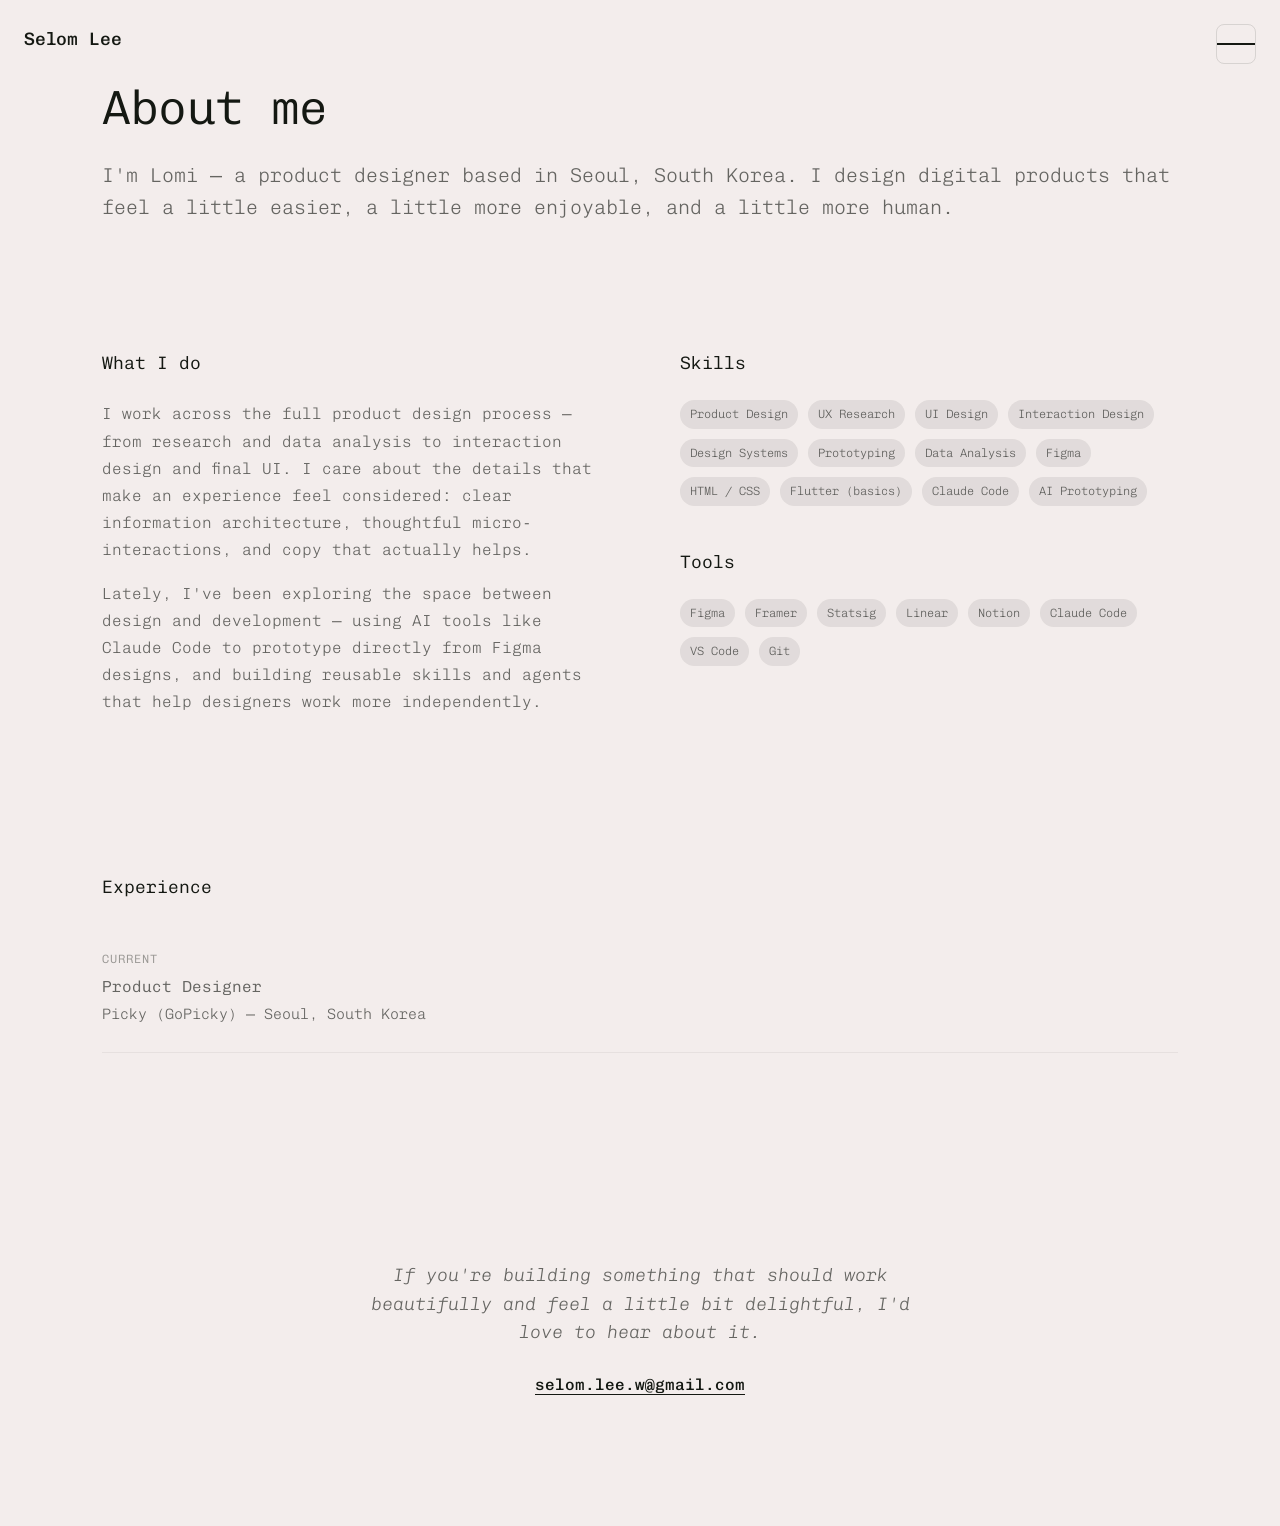
==== commit 16139fea: "Replace nav with offmenu-style dropdown panel and delete footer - Nav becomes a toggle button (top-r" ====
--- a/about.html
+++ b/about.html
@@ -14,21 +14,30 @@
 
   <!-- Navigation -->
   <nav class="nav">
-    <div class="nav__inner">
-      <a href="index.html" class="nav__logo">
-        <svg class="nav__logo-svg" width="40" height="40" viewBox="0 0 40 40" fill="none" aria-label="Lomi"><g clip-path="url(#logo-clip)"><path d="M34.599 20.7842C34.038 20.9072 33.488 21.0902 32.949 21.3592C31.61 22.0282 30.472 23.0822 29.747 24.3662C28.04 27.3882 28.697 31.1612 27.565 34.4282C27.404 34.8942 27.136 35.4252 26.658 35.6552C26.415 35.7722 26.087 35.7632 25.909 35.5652C25.828 35.4742 25.787 35.3562 25.759 35.2392C25.44 33.8972 26.063 32.3792 26.497 31.1322C27.104 29.3902 27.732 27.5892 27.109 25.6302C26.653 24.1962 25.766 22.6352 24.308 21.9652C22.593 21.1772 20.702 20.8562 18.851 21.4052C15.914 22.2762 13.946 24.8942 14.353 27.8822C14.54 29.2552 14.465 30.6632 14.131 32.0102C14.006 32.5162 13.829 33.0382 13.433 33.3892C11.919 34.7332 10.883 32.2042 10.842 31.0912C10.784 29.4812 11.195 27.8762 11.195 26.2642C11.195 23.5862 9.493 21.7772 6.881 21.0732C5.014 20.5692 3.034 20.5412 1.11 20.5772C0.987 20.5792 0.792 20.5802 0.6 20.5802C0.269 20.5782 0 20.8392 0 21.1612V39.4032C0 39.7252 0.269 39.9852 0.6 39.9852H4.956C5.287 39.9852 5.556 39.7242 5.556 39.4032V25.7962C5.556 25.2242 5.522 24.9292 6.305 25.2252C6.805 25.4142 7.211 25.8322 7.425 26.3042C7.737 26.9952 7.704 27.7892 7.549 28.5292C7.394 29.2682 7.124 29.9822 6.976 30.7232C6.804 31.5822 6.79 32.6802 6.899 33.5572C7.026 34.5832 7.494 35.6392 8.27 36.3562C9.958 37.9162 12.866 38.1452 14.879 37.0772C16.812 36.0502 17.86 33.9202 18.288 31.8232C18.552 30.5282 18.628 29.1972 18.512 27.8822C18.434 27.0022 18.323 25.9772 18.987 25.3732C19.328 25.0622 19.824 24.9402 20.289 24.9892C21.569 25.1222 22.431 26.4432 22.469 27.6922C22.51 29.0302 21.779 30.0452 21.409 31.2682C20.837 33.1602 20.842 35.6612 21.843 37.3922C23.467 40.2012 28.025 40.9292 30.468 38.5392C32.725 36.3302 32.2 32.4772 32.038 29.6872C31.956 28.2742 32.009 26.8002 32.665 25.5362C33.083 24.7312 33.989 23.8112 34.306 25.0982C34.49 25.8472 34.46 26.6892 34.46 27.4462C34.46 29.0132 34.46 30.5802 34.46 32.1462C34.46 34.5662 34.46 36.9862 34.46 39.4062C34.46 39.7282 34.729 39.9882 35.06 39.9882H39.403C39.734 39.9882 40.003 39.7272 40.003 39.4062V21.1562C40.003 20.8362 39.738 20.5772 39.408 20.5742L39.142 20.5722C38.722 20.5622 38.287 20.5512 37.845 20.5462C36.732 20.5352 35.649 20.5572 34.601 20.7882L34.599 20.7842Z" fill="currentColor"/><path d="M18.844 13.889H5.334V0.6C5.334 0.269 5.065 0 4.734 0H0.6C0.269 0 0 0.269 0 0.6V18.844C0 19.175 0.269 19.444 0.6 19.444H18.844C19.175 19.444 19.444 19.175 19.444 18.844V14.489C19.444 14.158 19.175 13.889 18.844 13.889Z" fill="currentColor"/><path d="M39.3879 0H21.1439C20.8139 0 20.5439 0.27 20.5439 0.6V18.844C20.5439 19.174 20.8139 19.444 21.1439 19.444H39.3879C39.7179 19.444 39.9879 19.174 39.9879 18.844V0.6C39.9879 0.27 39.7179 0 39.3879 0ZM30.2659 13.953C27.9289 13.953 26.0349 12.059 26.0349 9.722C26.0349 7.385 27.9289 5.491 30.2659 5.491C32.6029 5.491 34.4969 7.385 34.4969 9.722C34.4969 12.059 32.6029 13.953 30.2659 13.953Z" fill="currentColor"/></g><defs><clipPath id="logo-clip"><rect width="40" height="40" fill="white"/></clipPath></defs></svg>
-      </a>
-      <button class="nav__toggle" aria-label="Toggle menu" onclick="document.querySelector('.nav__links').classList.toggle('open')">
-        <span></span><span></span><span></span>
-      </button>
-      <ul class="nav__links">
-        <li><a href="about.html" class="active">About</a></li>
-        <li><a href="works.html">Work</a></li>
-        <li><a href="ai-design.html">Design+AI</a></li>
-      </ul>
-      <button class="theme-toggle" aria-label="Toggle theme" onclick="toggleTheme()">
-        <span class="theme-toggle__icon"></span>
-      </button>
+    <a href="index.html" class="nav__logo">Selom Lee</a>
+    <button class="nav__toggle" aria-label="Toggle menu">
+      <span></span><span></span><span></span>
+    </button>
+    <div class="nav__panel">
+      <div class="nav__panel-bg"></div>
+      <div class="nav__panel-content">
+        <div class="nav__panel-inner">
+          <ul class="nav__links">
+            <li><a href="about.html">About</a></li>
+            <li><a href="works.html">Work</a></li>
+            <li><a href="ai-design.html">AI + Design</a></li>
+          </ul>
+          <div class="nav__meta">
+            <p class="nav__meta-label">Connect</p>
+            <a href="mailto:selom.lee.w@gmail.com">selom.lee.w@gmail.com</a>
+            <a href="https://www.instagram.com/lomm.design" target="_blank" rel="noopener">Instagram</a>
+            <a href="https://www.linkedin.com/in/selomlee/" target="_blank" rel="noopener">LinkedIn</a>
+          </div>
+          <button class="theme-toggle" aria-label="Toggle theme" onclick="toggleTheme()">
+            <span class="theme-toggle__icon"></span>
+          </button>
+        </div>
+      </div>
     </div>
   </nav>
 
@@ -104,21 +113,8 @@
     </p>
   </section>
 
-  <!-- Footer -->
-  <footer class="footer">
-    <div class="container footer__inner">
-      <div>
-        <p class="footer__name">Selom Lee</p>
-        <a href="mailto:selom.lee.w@gmail.com" class="footer__email">selom.lee.w@gmail.com</a>
-      </div>
-      <ul class="footer__links">
-        <li><a href="https://www.instagram.com/lomm.design" target="_blank" rel="noopener">Instagram</a></li>
-        <li><a href="https://www.linkedin.com/in/selomlee/" target="_blank" rel="noopener">LinkedIn</a></li>
-      </ul>
-    </div>
-  </footer>
-
   <script>
+    // Theme toggle
     function toggleTheme() {
       const current = document.documentElement.getAttribute('data-theme');
       const next = current === 'light' ? 'dark' : 'light';
@@ -129,6 +125,35 @@
       const saved = localStorage.getItem('theme');
       if (saved) document.documentElement.setAttribute('data-theme', saved);
     })();
+
+    // Nav toggle
+    (function() {
+      const nav = document.querySelector('.nav');
+      const toggle = document.querySelector('.nav__toggle');
+      let menuOpen = false;
+      let scrollPos = 0;
+
+      toggle.addEventListener('click', function(e) {
+        e.stopPropagation();
+        menuOpen = !menuOpen;
+        nav.classList.toggle('nav--open', menuOpen);
+        scrollPos = window.scrollY;
+      });
+
+      document.addEventListener('click', function(e) {
+        if (menuOpen && !nav.contains(e.target)) {
+          menuOpen = false;
+          nav.classList.remove('nav--open');
+        }
+      });
+
+      window.addEventListener('scroll', function() {
+        if (menuOpen && Math.abs(window.scrollY - scrollPos) > 500) {
+          menuOpen = false;
+          nav.classList.remove('nav--open');
+        }
+      });
+    })();
   </script>
 </body>
 </html>
--- a/styles.css
+++ b/styles.css
@@ -134,7 +134,6 @@
   background-color: var(--color-bg);
   line-height: var(--leading-loose);
   font-weight: var(--weight-xlight);
-  margin-left: 200px;
 }
 
 a {
@@ -219,77 +218,184 @@
   position: fixed;
   top: 0;
   left: 0;
-  bottom: 0;
-  width: 200px;
+  right: 0;
   z-index: 100;
-  background: transparent;
-  border-right: 1px solid var(--color-border-light);
-}
-
-.nav__inner {
+  padding: var(--space-md);
+  pointer-events: none;
+}
+
+.nav__logo {
+  position: fixed;
+  top: var(--space-md);
+  left: var(--space-md);
+  font-size: 1.125rem;
+  font-weight: 500;
+  letter-spacing: -0.01em;
+  pointer-events: auto;
+  z-index: 101;
+}
+
+
+.nav__toggle {
+  position: fixed;
+  top: var(--space-md);
+  right: var(--space-md);
+  width: 40px;
+  height: 40px;
+  display: flex;
+  align-items: center;
+  justify-content: center;
+  background: none;
+  border: 1px solid var(--color-border);
+  border-radius: 8px;
+  cursor: pointer;
+  pointer-events: auto;
+  z-index: 102;
+  transition: border-color var(--transition);
+}
+
+.nav__toggle:hover {
+  border-color: var(--color-text);
+}
+
+.nav__toggle span {
+  display: block;
+  width: 16px;
+  height: 1.5px;
+  background: var(--color-text);
+  margin: 3px 0;
+  transition: transform 300ms ease-in-out, opacity 300ms ease-in-out;
+}
+
+/* Toggle X state */
+.nav--open .nav__toggle span:nth-child(1) {
+  transform: translateY(4.5px) rotate(45deg);
+}
+
+.nav--open .nav__toggle span:nth-child(2) {
+  opacity: 0;
+}
+
+.nav--open .nav__toggle span:nth-child(3) {
+  transform: translateY(-4.5px) rotate(-45deg);
+}
+
+/* Panel */
+.nav__panel {
+  position: fixed;
+  top: var(--space-md);
+  right: var(--space-md);
+  z-index: 101;
+  pointer-events: none;
+}
+
+.nav--open .nav__panel {
+  pointer-events: auto;
+}
+
+/* Panel background */
+.nav__panel-bg {
+  position: absolute;
+  top: 0;
+  right: 0;
+  width: 40px;
+  height: 40px;
+  background: var(--color-surface);
+  border-radius: 12px;
+  border: 1px solid var(--color-border);
+  opacity: 0;
+  transform-origin: top right;
+  transition:
+    width 200ms ease-in-out 200ms,
+    height 200ms ease-in-out,
+    opacity 200ms ease-in-out 200ms;
+}
+
+.nav--open .nav__panel-bg {
+  width: 100%;
   height: 100%;
+  opacity: 1;
+  transition:
+    width 300ms ease-in-out,
+    height 200ms ease-in-out 200ms,
+    opacity 200ms ease-in-out;
+}
+
+/* Panel content */
+.nav__panel-content {
+  display: grid;
+  grid-template-rows: 0fr;
+  opacity: 0;
+  filter: blur(4px);
+  transition:
+    grid-template-rows 200ms ease-in-out 200ms,
+    opacity 100ms ease-in-out,
+    filter 100ms ease-in-out;
+}
+
+.nav--open .nav__panel-content {
+  grid-template-rows: 1fr;
+  opacity: 1;
+  filter: blur(0);
+  transition:
+    grid-template-rows 400ms ease-in-out 200ms,
+    opacity 400ms ease-in-out 300ms,
+    filter 200ms ease-in-out 300ms;
+}
+
+.nav__panel-inner {
+  overflow: hidden;
   padding: var(--space-lg) var(--space-md);
-  display: flex;
-  flex-direction: column;
-  align-items: flex-start;
-}
-
-.nav__logo {
-  display: block;
-  margin-bottom: var(--space-lg);
-  color: var(--color-text);
-}
-
-.nav__logo-svg {
-  display: block;
-}
-
+  min-width: 280px;
+}
+
+/* Nav links */
 .nav__links {
   display: flex;
   flex-direction: column;
   gap: var(--space-sm);
   list-style: none;
+  margin-bottom: var(--space-lg);
 }
 
 .nav__links a {
-  font-size: var(--text-xs);
+  font-size: 1.25rem;
+  font-weight: 500;
+  color: var(--color-text);
+  transition: opacity 100ms ease-in-out;
+  display: block;
+}
+
+.nav__links:has(a:hover) a:not(:hover) {
+  opacity: 0.4;
+}
+
+/* Meta / connect section */
+.nav__meta {
+  display: flex;
+  flex-direction: column;
+  gap: var(--space-xs);
+  padding-top: var(--space-md);
+  border-top: 1px solid var(--color-border-light);
+}
+
+.nav__meta-label {
+  font-size: 0.75rem;
+  text-transform: uppercase;
+  letter-spacing: 0.08em;
+  color: var(--color-text-tertiary);
+  font-weight: 500;
+  margin-bottom: var(--space-xs);
+}
+
+.nav__meta a {
+  font-size: 0.875rem;
   color: var(--color-text-secondary);
   transition: color var(--transition);
-  position: relative;
-}
-
-.nav__links a:hover,
-.nav__links a.active {
+}
+
+.nav__meta a:hover {
   color: var(--color-text);
-}
-
-.nav__links a.active::after {
-  content: '';
-  position: absolute;
-  bottom: -2px;
-  left: 0;
-  width: 100%;
-  height: 1.5px;
-  background: var(--color-text);
-  border-radius: 1px;
-}
-
-/* Mobile nav toggle */
-.nav__toggle {
-  display: none;
-  background: none;
-  border: none;
-  cursor: pointer;
-  padding: var(--space-xs);
-}
-
-.nav__toggle span {
-  display: block;
-  width: 20px;
-  height: 1.5px;
-  background: var(--color-text);
-  margin: 5px 0;
-  transition: var(--transition);
 }
 
 /* Theme toggle */
@@ -606,45 +712,6 @@
   gap: 6px;
 }
 
-/* --- Footer --- */
-.footer {
-  border-top: 1px solid var(--color-border);
-  padding: var(--space-xl) 0;
-  margin-top: var(--space-xl);
-}
-
-.footer__inner {
-  display: flex;
-  justify-content: space-between;
-  align-items: flex-start;
-}
-
-.footer__name {
-  font-size: var(--text-lg);
-  font-weight: var(--weight-light);
-  margin-bottom: var(--space-xs);
-}
-
-.footer__email {
-  font-size: var(--text-sm);
-  color: var(--color-text-secondary);
-}
-
-.footer__links {
-  display: flex;
-  gap: var(--space-md);
-  list-style: none;
-}
-
-.footer__links a {
-  font-size: var(--text-xs);
-  color: var(--color-text-secondary);
-  transition: color var(--transition);
-}
-
-.footer__links a:hover {
-  color: var(--color-text);
-}
 
 /* --- CTA Banner --- */
 .cta-banner {
@@ -712,83 +779,6 @@
     font-size: 1.5rem;
   }
 
-  .footer__inner {
-    flex-direction: column;
-    gap: var(--space-md);
-  }
-
-  body {
-    margin-left: 0;
-  }
-
-  .nav {
-    position: fixed;
-    top: 0;
-    left: 0;
-    right: 0;
-    bottom: auto;
-    width: 100%;
-    height: 64px;
-    background: var(--color-nav-bg);
-    backdrop-filter: blur(12px);
-    -webkit-backdrop-filter: blur(12px);
-    border-bottom: 1px solid var(--color-border-light);
-  }
-
-  .nav__inner {
-    flex-direction: row;
-    align-items: center;
-    justify-content: space-between;
-    padding: 0 var(--space-md);
-    height: 100%;
-  }
-
-  .nav__logo {
-    margin-bottom: 0;
-  }
-
-  .nav__logo-svg {
-    width: 32px;
-    height: 32px;
-  }
-
-  .nav__links {
-    display: none;
-  }
-
-  .nav__links.open {
-    display: flex;
-    flex-direction: column;
-    position: absolute;
-    top: 64px;
-    left: 0;
-    right: 0;
-    background: var(--color-nav-bg);
-    backdrop-filter: blur(12px);
-    -webkit-backdrop-filter: blur(12px);
-    padding: var(--space-md);
-    border-bottom: 1px solid var(--color-border);
-    gap: var(--space-sm);
-  }
-
-  .nav__toggle {
-    display: block;
-  }
-
-  .theme-toggle {
-    margin-top: 0;
-  }
-
-  .hero {
-    min-height: 70vh;
-    padding-top: 64px;
-  }
-
-  .case-hero,
-  .ai-intro,
-  .about-header {
-    padding-top: calc(64px + var(--space-xl));
-  }
 }
 
 @media (max-width: 480px) {
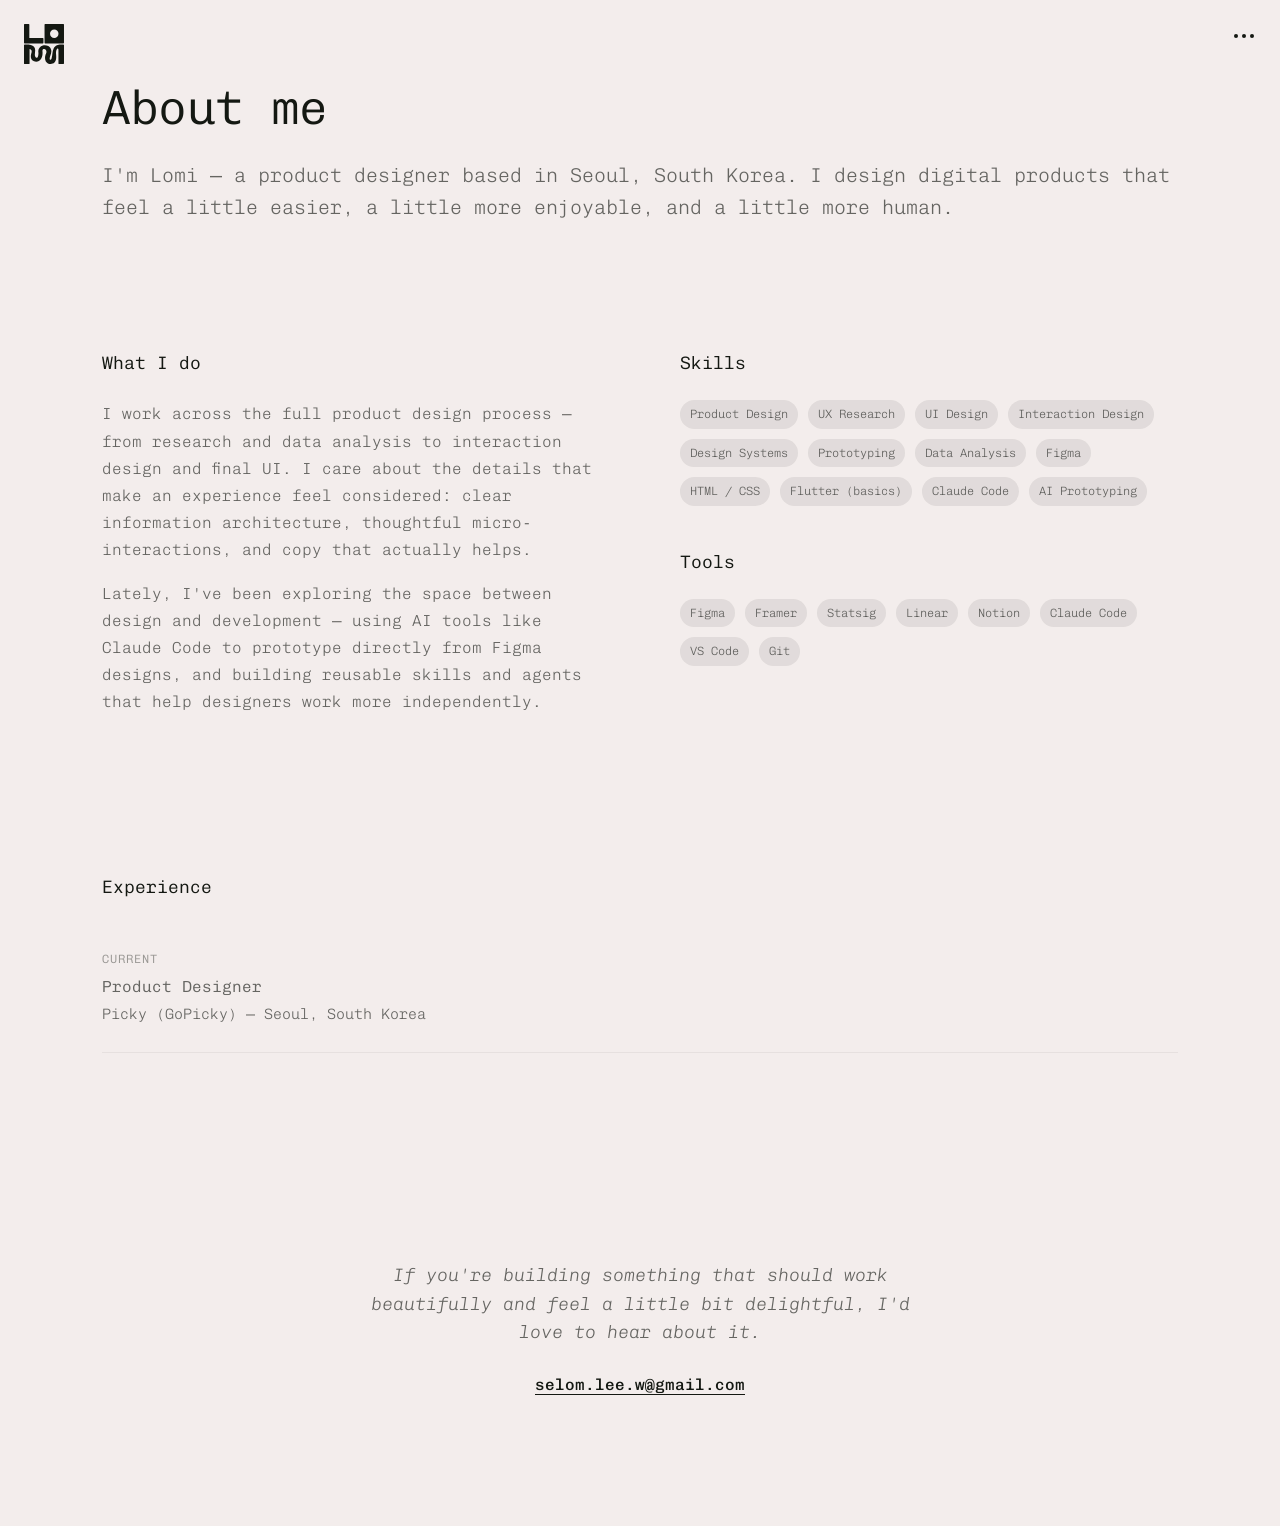
==== commit 92567d05: "Refine nav panel: inline SVG logo, dot icon, inverted panel colors - Replace text logo with inline S" ====
--- a/about.html
+++ b/about.html
@@ -14,9 +14,9 @@
 
   <!-- Navigation -->
   <nav class="nav">
-    <a href="index.html" class="nav__logo">Selom Lee</a>
+    <a href="index.html" class="nav__logo"><svg width="40" height="40" viewBox="0 0 40 40" fill="none" aria-label="Lomi"><g clip-path="url(#logo-clip)"><path d="M34.599 20.7842C34.038 20.9072 33.488 21.0902 32.949 21.3592C31.61 22.0282 30.472 23.0822 29.747 24.3662C28.04 27.3882 28.697 31.1612 27.565 34.4282C27.404 34.8942 27.136 35.4252 26.658 35.6552C26.415 35.7722 26.087 35.7632 25.909 35.5652C25.828 35.4742 25.787 35.3562 25.759 35.2392C25.44 33.8972 26.063 32.3792 26.497 31.1322C27.104 29.3902 27.732 27.5892 27.109 25.6302C26.653 24.1962 25.766 22.6352 24.308 21.9652C22.593 21.1772 20.702 20.8562 18.851 21.4052C15.914 22.2762 13.946 24.8942 14.353 27.8822C14.54 29.2552 14.465 30.6632 14.131 32.0102C14.006 32.5162 13.829 33.0382 13.433 33.3892C11.919 34.7332 10.883 32.2042 10.842 31.0912C10.784 29.4812 11.195 27.8762 11.195 26.2642C11.195 23.5862 9.493 21.7772 6.881 21.0732C5.014 20.5692 3.034 20.5412 1.11 20.5772C0.987 20.5792 0.792 20.5802 0.6 20.5802C0.269 20.5782 0 20.8392 0 21.1612V39.4032C0 39.7252 0.269 39.9852 0.6 39.9852H4.956C5.287 39.9852 5.556 39.7242 5.556 39.4032V25.7962C5.556 25.2242 5.522 24.9292 6.305 25.2252C6.805 25.4142 7.211 25.8322 7.425 26.3042C7.737 26.9952 7.704 27.7892 7.549 28.5292C7.394 29.2682 7.124 29.9822 6.976 30.7232C6.804 31.5822 6.79 32.6802 6.899 33.5572C7.026 34.5832 7.494 35.6392 8.27 36.3562C9.958 37.9162 12.866 38.1452 14.879 37.0772C16.812 36.0502 17.86 33.9202 18.288 31.8232C18.552 30.5282 18.628 29.1972 18.512 27.8822C18.434 27.0022 18.323 25.9772 18.987 25.3732C19.328 25.0622 19.824 24.9402 20.289 24.9892C21.569 25.1222 22.431 26.4432 22.469 27.6922C22.51 29.0302 21.779 30.0452 21.409 31.2682C20.837 33.1602 20.842 35.6612 21.843 37.3922C23.467 40.2012 28.025 40.9292 30.468 38.5392C32.725 36.3302 32.2 32.4772 32.038 29.6872C31.956 28.2742 32.009 26.8002 32.665 25.5362C33.083 24.7312 33.989 23.8112 34.306 25.0982C34.49 25.8472 34.46 26.6892 34.46 27.4462C34.46 29.0132 34.46 30.5802 34.46 32.1462C34.46 34.5662 34.46 36.9862 34.46 39.4062C34.46 39.7282 34.729 39.9882 35.06 39.9882H39.403C39.734 39.9882 40.003 39.7272 40.003 39.4062V21.1562C40.003 20.8362 39.738 20.5772 39.408 20.5742L39.142 20.5722C38.722 20.5622 38.287 20.5512 37.845 20.5462C36.732 20.5352 35.649 20.5572 34.601 20.7882L34.599 20.7842Z" fill="currentColor"/><path d="M18.844 13.889H5.334V0.6C5.334 0.269 5.065 0 4.734 0H0.6C0.269 0 0 0.269 0 0.6V18.844C0 19.175 0.269 19.444 0.6 19.444H18.844C19.175 19.444 19.444 19.175 19.444 18.844V14.489C19.444 14.158 19.175 13.889 18.844 13.889Z" fill="currentColor"/><path d="M39.3879 0H21.1439C20.8139 0 20.5439 0.27 20.5439 0.6V18.844C20.5439 19.174 20.8139 19.444 21.1439 19.444H39.3879C39.7179 19.444 39.9879 19.174 39.9879 18.844V0.6C39.9879 0.27 39.7179 0 39.3879 0ZM30.2659 13.953C27.9289 13.953 26.0349 12.059 26.0349 9.722C26.0349 7.385 27.9289 5.491 30.2659 5.491C32.6029 5.491 34.4969 7.385 34.4969 9.722C34.4969 12.059 32.6029 13.953 30.2659 13.953Z" fill="currentColor"/></g><defs><clipPath id="logo-clip"><rect width="40" height="40" fill="white"/></clipPath></defs></svg></a>
     <button class="nav__toggle" aria-label="Toggle menu">
-      <span></span><span></span><span></span>
+      <div class="nav__toggle-dots"><span></span><span></span><span></span></div>
     </button>
     <div class="nav__panel">
       <div class="nav__panel-bg"></div>
--- a/styles.css
+++ b/styles.css
@@ -45,6 +45,11 @@
   --color-tag-bg: oklch(from var(--pink-50) l c h / 0.08);
   --color-hover: oklch(from var(--pink-50) l c h / 0.05);
   --color-nav-bg: oklch(from var(--olive-800) l c h / 0.85);
+  --color-nav-panel: var(--pink-100);
+  --color-nav-panel-text: var(--olive-800);
+  --color-nav-panel-secondary: oklch(from var(--olive-800) l c h / 0.64);
+  --color-nav-panel-tertiary: oklch(from var(--olive-800) l c h / 0.4);
+  --color-nav-panel-border: oklch(from var(--olive-800) l c h / 0.12);
   --color-shadow: oklch(0 0 0 / 0.2);
 
   --font-mono: 'Chivo Mono', 'SF Mono', 'Fira Code', monospace;
@@ -100,6 +105,11 @@
   --color-tag-bg: oklch(from var(--olive-800) l c h / 0.08);
   --color-hover: oklch(from var(--olive-800) l c h / 0.05);
   --color-nav-bg: oklch(from var(--pink-50) l c h / 0.85);
+  --color-nav-panel: var(--olive-900);
+  --color-nav-panel-text: var(--pink-50);
+  --color-nav-panel-secondary: oklch(from var(--pink-50) l c h / 0.64);
+  --color-nav-panel-tertiary: oklch(from var(--pink-50) l c h / 0.4);
+  --color-nav-panel-border: oklch(from var(--pink-50) l c h / 0.12);
   --color-shadow: oklch(0 0 0 / 0.06);
 }
 
@@ -117,6 +127,11 @@
     --color-tag-bg: oklch(from var(--olive-800) l c h / 0.08);
     --color-hover: oklch(from var(--olive-800) l c h / 0.05);
     --color-nav-bg: oklch(from var(--pink-50) l c h / 0.85);
+    --color-nav-panel: var(--olive-900);
+    --color-nav-panel-text: var(--pink-50);
+    --color-nav-panel-secondary: oklch(from var(--pink-50) l c h / 0.64);
+    --color-nav-panel-tertiary: oklch(from var(--pink-50) l c h / 0.4);
+    --color-nav-panel-border: oklch(from var(--pink-50) l c h / 0.12);
     --color-shadow: oklch(0 0 0 / 0.06);
   }
 }
@@ -228,11 +243,18 @@
   position: fixed;
   top: var(--space-md);
   left: var(--space-md);
-  font-size: 1.125rem;
-  font-weight: 500;
-  letter-spacing: -0.01em;
   pointer-events: auto;
   z-index: 101;
+  color: var(--color-text);
+  display: block;
+  width: 40px;
+  height: 40px;
+}
+
+.nav__logo svg {
+  display: block;
+  width: 100%;
+  height: 100%;
 }
 
 
@@ -240,51 +262,47 @@
   position: fixed;
   top: var(--space-md);
   right: var(--space-md);
-  width: 40px;
-  height: 40px;
+  width: 24px;
+  height: 24px;
   display: flex;
   align-items: center;
   justify-content: center;
   background: none;
-  border: 1px solid var(--color-border);
-  border-radius: 8px;
+  border: none;
   cursor: pointer;
   pointer-events: auto;
   z-index: 102;
-  transition: border-color var(--transition);
-}
-
-.nav__toggle:hover {
-  border-color: var(--color-text);
-}
-
-.nav__toggle span {
+}
+
+.nav__toggle-dots {
+  display: flex;
+  gap: 4px;
+  transition: transform 300ms ease-in-out;
+}
+
+.nav__toggle-dots span {
   display: block;
-  width: 16px;
-  height: 1.5px;
+  width: 4px;
+  height: 4px;
+  border-radius: 50%;
   background: var(--color-text);
-  margin: 3px 0;
-  transition: transform 300ms ease-in-out, opacity 300ms ease-in-out;
-}
-
-/* Toggle X state */
-.nav--open .nav__toggle span:nth-child(1) {
-  transform: translateY(4.5px) rotate(45deg);
-}
-
-.nav--open .nav__toggle span:nth-child(2) {
-  opacity: 0;
-}
-
-.nav--open .nav__toggle span:nth-child(3) {
-  transform: translateY(-4.5px) rotate(-45deg);
+  transition: background 300ms ease-in-out;
+}
+
+/* Rotate to vertical dots when open, switch color to panel text */
+.nav--open .nav__toggle-dots {
+  transform: rotate(90deg);
+}
+
+.nav--open .nav__toggle-dots span {
+  background: var(--color-nav-panel-text);
 }
 
 /* Panel */
 .nav__panel {
   position: fixed;
-  top: var(--space-md);
-  right: var(--space-md);
+  top: calc(var(--space-md) - 12px);
+  right: calc(var(--space-md) - 12px);
   z-index: 101;
   pointer-events: none;
 }
@@ -298,11 +316,10 @@
   position: absolute;
   top: 0;
   right: 0;
-  width: 40px;
-  height: 40px;
-  background: var(--color-surface);
+  width: 48px;
+  height: 48px;
+  background: var(--color-nav-panel);
   border-radius: 12px;
-  border: 1px solid var(--color-border);
   opacity: 0;
   transform-origin: top right;
   transition:
@@ -345,23 +362,23 @@
 
 .nav__panel-inner {
   overflow: hidden;
-  padding: var(--space-lg) var(--space-md);
-  min-width: 280px;
+  padding: calc(24px + var(--space-md)) var(--space-md) var(--space-md);
+  min-width: 260px;
 }
 
 /* Nav links */
 .nav__links {
   display: flex;
   flex-direction: column;
-  gap: var(--space-sm);
+  gap: 4px;
   list-style: none;
-  margin-bottom: var(--space-lg);
+  margin-bottom: var(--space-md);
 }
 
 .nav__links a {
-  font-size: 1.25rem;
-  font-weight: 500;
-  color: var(--color-text);
+  font-size: var(--text-sm);
+  font-weight: var(--weight-light);
+  color: var(--color-nav-panel-text);
   transition: opacity 100ms ease-in-out;
   display: block;
 }
@@ -374,35 +391,35 @@
 .nav__meta {
   display: flex;
   flex-direction: column;
-  gap: var(--space-xs);
-  padding-top: var(--space-md);
-  border-top: 1px solid var(--color-border-light);
+  gap: 4px;
+  padding-top: var(--space-sm);
+  border-top: 1px solid var(--color-nav-panel-border);
 }
 
 .nav__meta-label {
-  font-size: 0.75rem;
+  font-size: var(--text-2xs);
   text-transform: uppercase;
-  letter-spacing: 0.08em;
-  color: var(--color-text-tertiary);
-  font-weight: 500;
-  margin-bottom: var(--space-xs);
+  letter-spacing: var(--tracking-wide);
+  color: var(--color-nav-panel-tertiary);
+  font-weight: var(--weight-light);
+  margin-bottom: 2px;
 }
 
 .nav__meta a {
-  font-size: 0.875rem;
-  color: var(--color-text-secondary);
+  font-size: var(--text-sm);
+  color: var(--color-nav-panel-secondary);
   transition: color var(--transition);
 }
 
 .nav__meta a:hover {
-  color: var(--color-text);
+  color: var(--color-nav-panel-text);
 }
 
 /* Theme toggle */
 .theme-toggle {
-  margin-top: auto;
+  margin-top: var(--space-sm);
   background: none;
-  border: 1px solid var(--color-border);
+  border: 1px solid var(--color-nav-panel-border);
   border-radius: 50%;
   width: 32px;
   height: 32px;
@@ -414,13 +431,13 @@
 }
 
 .theme-toggle:hover {
-  border-color: var(--color-text);
+  border-color: var(--color-nav-panel-text);
 }
 
 .theme-toggle__icon::before {
   content: '\263E';
   font-size: var(--text-xs);
-  color: var(--color-text);
+  color: var(--color-nav-panel-text);
 }
 
 [data-theme="light"] .theme-toggle__icon::before {
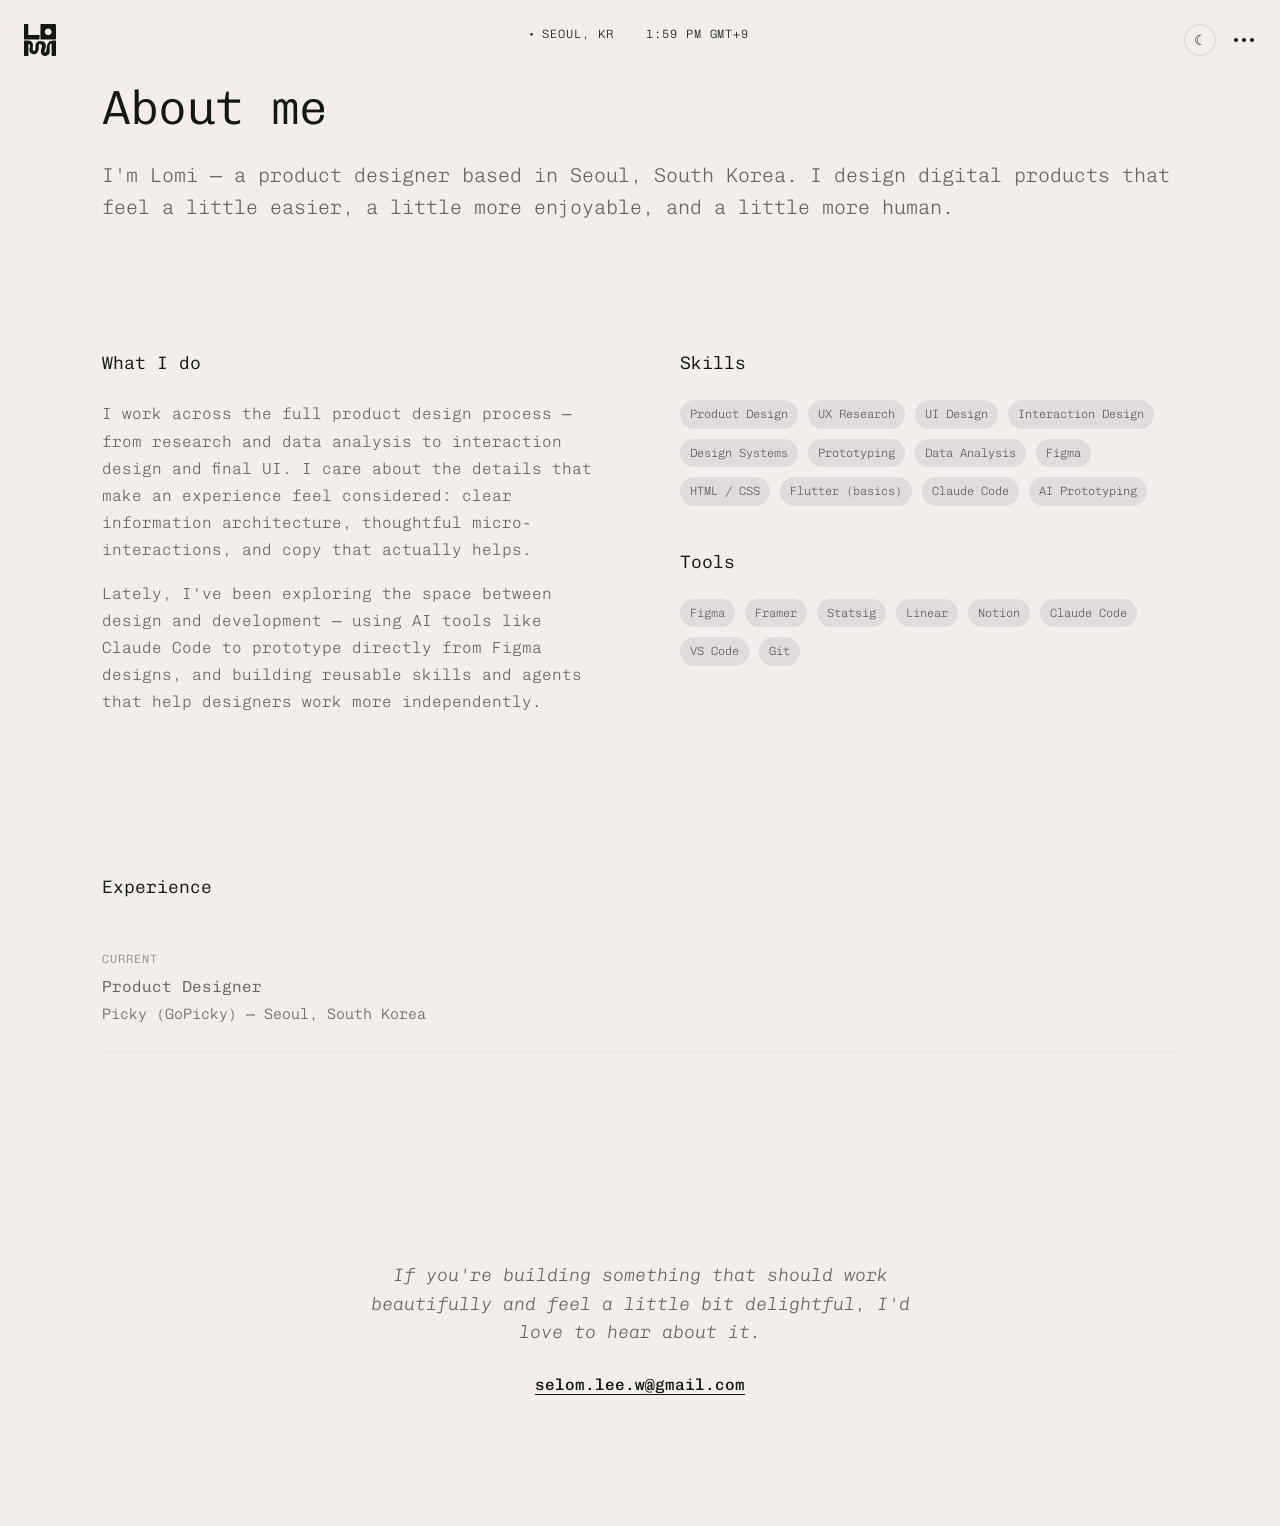
==== commit fd0bfc15: "Add nav refinements: actions group, location bar, preloader, content reorder - Move theme toggle out" ====
--- a/about.html
+++ b/about.html
@@ -15,9 +15,19 @@
   <!-- Navigation -->
   <nav class="nav">
     <a href="index.html" class="nav__logo"><svg width="40" height="40" viewBox="0 0 40 40" fill="none" aria-label="Lomi"><g clip-path="url(#logo-clip)"><path d="M34.599 20.7842C34.038 20.9072 33.488 21.0902 32.949 21.3592C31.61 22.0282 30.472 23.0822 29.747 24.3662C28.04 27.3882 28.697 31.1612 27.565 34.4282C27.404 34.8942 27.136 35.4252 26.658 35.6552C26.415 35.7722 26.087 35.7632 25.909 35.5652C25.828 35.4742 25.787 35.3562 25.759 35.2392C25.44 33.8972 26.063 32.3792 26.497 31.1322C27.104 29.3902 27.732 27.5892 27.109 25.6302C26.653 24.1962 25.766 22.6352 24.308 21.9652C22.593 21.1772 20.702 20.8562 18.851 21.4052C15.914 22.2762 13.946 24.8942 14.353 27.8822C14.54 29.2552 14.465 30.6632 14.131 32.0102C14.006 32.5162 13.829 33.0382 13.433 33.3892C11.919 34.7332 10.883 32.2042 10.842 31.0912C10.784 29.4812 11.195 27.8762 11.195 26.2642C11.195 23.5862 9.493 21.7772 6.881 21.0732C5.014 20.5692 3.034 20.5412 1.11 20.5772C0.987 20.5792 0.792 20.5802 0.6 20.5802C0.269 20.5782 0 20.8392 0 21.1612V39.4032C0 39.7252 0.269 39.9852 0.6 39.9852H4.956C5.287 39.9852 5.556 39.7242 5.556 39.4032V25.7962C5.556 25.2242 5.522 24.9292 6.305 25.2252C6.805 25.4142 7.211 25.8322 7.425 26.3042C7.737 26.9952 7.704 27.7892 7.549 28.5292C7.394 29.2682 7.124 29.9822 6.976 30.7232C6.804 31.5822 6.79 32.6802 6.899 33.5572C7.026 34.5832 7.494 35.6392 8.27 36.3562C9.958 37.9162 12.866 38.1452 14.879 37.0772C16.812 36.0502 17.86 33.9202 18.288 31.8232C18.552 30.5282 18.628 29.1972 18.512 27.8822C18.434 27.0022 18.323 25.9772 18.987 25.3732C19.328 25.0622 19.824 24.9402 20.289 24.9892C21.569 25.1222 22.431 26.4432 22.469 27.6922C22.51 29.0302 21.779 30.0452 21.409 31.2682C20.837 33.1602 20.842 35.6612 21.843 37.3922C23.467 40.2012 28.025 40.9292 30.468 38.5392C32.725 36.3302 32.2 32.4772 32.038 29.6872C31.956 28.2742 32.009 26.8002 32.665 25.5362C33.083 24.7312 33.989 23.8112 34.306 25.0982C34.49 25.8472 34.46 26.6892 34.46 27.4462C34.46 29.0132 34.46 30.5802 34.46 32.1462C34.46 34.5662 34.46 36.9862 34.46 39.4062C34.46 39.7282 34.729 39.9882 35.06 39.9882H39.403C39.734 39.9882 40.003 39.7272 40.003 39.4062V21.1562C40.003 20.8362 39.738 20.5772 39.408 20.5742L39.142 20.5722C38.722 20.5622 38.287 20.5512 37.845 20.5462C36.732 20.5352 35.649 20.5572 34.601 20.7882L34.599 20.7842Z" fill="currentColor"/><path d="M18.844 13.889H5.334V0.6C5.334 0.269 5.065 0 4.734 0H0.6C0.269 0 0 0.269 0 0.6V18.844C0 19.175 0.269 19.444 0.6 19.444H18.844C19.175 19.444 19.444 19.175 19.444 18.844V14.489C19.444 14.158 19.175 13.889 18.844 13.889Z" fill="currentColor"/><path d="M39.3879 0H21.1439C20.8139 0 20.5439 0.27 20.5439 0.6V18.844C20.5439 19.174 20.8139 19.444 21.1439 19.444H39.3879C39.7179 19.444 39.9879 19.174 39.9879 18.844V0.6C39.9879 0.27 39.7179 0 39.3879 0ZM30.2659 13.953C27.9289 13.953 26.0349 12.059 26.0349 9.722C26.0349 7.385 27.9289 5.491 30.2659 5.491C32.6029 5.491 34.4969 7.385 34.4969 9.722C34.4969 12.059 32.6029 13.953 30.2659 13.953Z" fill="currentColor"/></g><defs><clipPath id="logo-clip"><rect width="40" height="40" fill="white"/></clipPath></defs></svg></a>
-    <button class="nav__toggle" aria-label="Toggle menu">
-      <div class="nav__toggle-dots"><span></span><span></span><span></span></div>
-    </button>
+    <div class="nav__actions">
+      <button class="theme-toggle" aria-label="Toggle theme" onclick="toggleTheme()">
+        <span class="theme-toggle__icon"></span>
+      </button>
+      <button class="nav__toggle" aria-label="Toggle menu">
+        <div class="nav__toggle-dots"><span></span><span></span><span></span></div>
+      </button>
+    </div>
+    <div class="nav__location">
+      <span class="nav__location-dot">●</span>
+      <span>SEOUL, KR</span>
+      <span class="nav__location-time" id="localTime"></span>
+    </div>
     <div class="nav__panel">
       <div class="nav__panel-bg"></div>
       <div class="nav__panel-content">
@@ -25,17 +35,14 @@
           <ul class="nav__links">
             <li><a href="about.html">About</a></li>
             <li><a href="works.html">Work</a></li>
-            <li><a href="ai-design.html">AI + Design</a></li>
+            <li><a href="ai-design.html">Design & AI</a></li>
           </ul>
           <div class="nav__meta">
             <p class="nav__meta-label">Connect</p>
+            <a href="https://www.linkedin.com/in/selomlee/" target="_blank" rel="noopener">LinkedIn</a>
+            <a href="https://www.instagram.com/lomm.design" target="_blank" rel="noopener">Instagram</a>
             <a href="mailto:selom.lee.w@gmail.com">selom.lee.w@gmail.com</a>
-            <a href="https://www.instagram.com/lomm.design" target="_blank" rel="noopener">Instagram</a>
-            <a href="https://www.linkedin.com/in/selomlee/" target="_blank" rel="noopener">LinkedIn</a>
           </div>
-          <button class="theme-toggle" aria-label="Toggle theme" onclick="toggleTheme()">
-            <span class="theme-toggle__icon"></span>
-          </button>
         </div>
       </div>
     </div>
@@ -154,6 +161,17 @@
         }
       });
     })();
+
+    // Seoul time
+    (function() {
+      function updateTime() {
+        var now = new Date();
+        var time = now.toLocaleTimeString('en-US', { timeZone: 'Asia/Seoul', hour: 'numeric', minute: '2-digit', hour12: true });
+        document.getElementById('localTime').textContent = time + '  GMT+9';
+      }
+      updateTime();
+      setInterval(updateTime, 60000);
+    })();
   </script>
 </body>
 </html>
--- a/styles.css
+++ b/styles.css
@@ -247,8 +247,8 @@
   z-index: 101;
   color: var(--color-text);
   display: block;
-  width: 40px;
-  height: 40px;
+  width: 32px;
+  height: 32px;
 }
 
 .nav__logo svg {
@@ -258,10 +258,19 @@
 }
 
 
-.nav__toggle {
+/* Nav actions group (theme toggle + menu toggle) */
+.nav__actions {
   position: fixed;
   top: var(--space-md);
   right: var(--space-md);
+  display: flex;
+  align-items: center;
+  gap: var(--space-sm);
+  z-index: 102;
+  pointer-events: auto;
+}
+
+.nav__toggle {
   width: 24px;
   height: 24px;
   display: flex;
@@ -270,8 +279,6 @@
   background: none;
   border: none;
   cursor: pointer;
-  pointer-events: auto;
-  z-index: 102;
 }
 
 .nav__toggle-dots {
@@ -362,7 +369,7 @@
 
 .nav__panel-inner {
   overflow: hidden;
-  padding: calc(24px + var(--space-md)) var(--space-md) var(--space-md);
+  padding: 48px 16px 16px;
   min-width: 260px;
 }
 
@@ -376,8 +383,9 @@
 }
 
 .nav__links a {
-  font-size: var(--text-sm);
-  font-weight: var(--weight-light);
+  font-size: var(--text-lg);
+  font-weight: var(--weight-light);
+  line-height: var(--leading-tight);
   color: var(--color-nav-panel-text);
   transition: opacity 100ms ease-in-out;
   display: block;
@@ -385,6 +393,33 @@
 
 .nav__links:has(a:hover) a:not(:hover) {
   opacity: 0.4;
+}
+
+/* Location (fixed center of nav bar) */
+.nav__location {
+  position: fixed;
+  top: var(--space-md);
+  left: 50%;
+  transform: translateX(-50%);
+  display: flex;
+  align-items: center;
+  gap: var(--space-xs);
+  font-size: var(--text-2xs);
+  text-transform: uppercase;
+  letter-spacing: var(--tracking-wide);
+  color: var(--color-text);
+  font-weight: var(--weight-medium);
+  pointer-events: none;
+  z-index: 101;
+  white-space: nowrap;
+}
+
+.nav__location-dot {
+  font-size: 6px;
+}
+
+.nav__location-time {
+  margin-left: var(--space-md);
 }
 
 /* Meta / connect section */
@@ -401,12 +436,12 @@
   text-transform: uppercase;
   letter-spacing: var(--tracking-wide);
   color: var(--color-nav-panel-tertiary);
-  font-weight: var(--weight-light);
+  font-weight: var(--weight-medium);
   margin-bottom: 2px;
 }
 
 .nav__meta a {
-  font-size: var(--text-sm);
+  font-size: var(--text-2xs);
   color: var(--color-nav-panel-secondary);
   transition: color var(--transition);
 }
@@ -417,9 +452,8 @@
 
 /* Theme toggle */
 .theme-toggle {
-  margin-top: var(--space-sm);
   background: none;
-  border: 1px solid var(--color-nav-panel-border);
+  border: 1px solid var(--color-border);
   border-radius: 50%;
   width: 32px;
   height: 32px;
@@ -427,21 +461,68 @@
   display: flex;
   align-items: center;
   justify-content: center;
-  transition: border-color var(--transition);
+  transition: border-color 300ms ease-in-out;
 }
 
 .theme-toggle:hover {
-  border-color: var(--color-nav-panel-text);
+  border-color: var(--color-text);
 }
 
 .theme-toggle__icon::before {
   content: '\263E';
   font-size: var(--text-xs);
-  color: var(--color-nav-panel-text);
+  color: var(--color-text);
+  transition: color 300ms ease-in-out;
 }
 
 [data-theme="light"] .theme-toggle__icon::before {
   content: '\263C';
+}
+
+/* When menu is open, switch to panel colors */
+.nav--open .theme-toggle {
+  border-color: var(--color-nav-panel-border);
+}
+
+.nav--open .theme-toggle:hover {
+  border-color: var(--color-nav-panel-text);
+}
+
+.nav--open .theme-toggle__icon::before {
+  color: var(--color-nav-panel-text);
+}
+
+/* --- Preloader --- */
+.preloader {
+  position: fixed;
+  inset: 0;
+  z-index: 200;
+  background: var(--color-bg);
+  display: flex;
+  align-items: center;
+  justify-content: center;
+  padding: var(--space-lg);
+  transition: transform 800ms cubic-bezier(0.76, 0, 0.24, 1);
+}
+
+.preloader--done {
+  transform: translateY(-100%);
+}
+
+.preloader__text {
+  font-style: italic;
+  font-size: var(--text-md);
+  color: var(--color-text-secondary);
+  max-width: 480px;
+  text-align: center;
+  line-height: var(--leading-relaxed);
+  opacity: 0;
+  transform: translateY(20px);
+  animation: preloaderFadeIn 600ms ease-out 200ms forwards;
+}
+
+@keyframes preloaderFadeIn {
+  to { opacity: 1; transform: translateY(0); }
 }
 
 /* --- Hero --- */
@@ -450,13 +531,6 @@
   display: flex;
   flex-direction: column;
   justify-content: center;
-}
-
-.hero__tagline {
-  font-style: italic;
-  font-size: var(--text-base);
-  color: var(--color-text-tertiary);
-  margin-bottom: var(--space-md);
 }
 
 .hero h1 {
@@ -468,12 +542,6 @@
   max-width: 520px;
   line-height: var(--leading-loose);
   color: var(--color-text-secondary);
-}
-
-.hero__location {
-  margin-top: var(--space-sm);
-  font-size: var(--text-xs);
-  color: var(--color-text-tertiary);
 }
 
 /* --- Section Header --- */
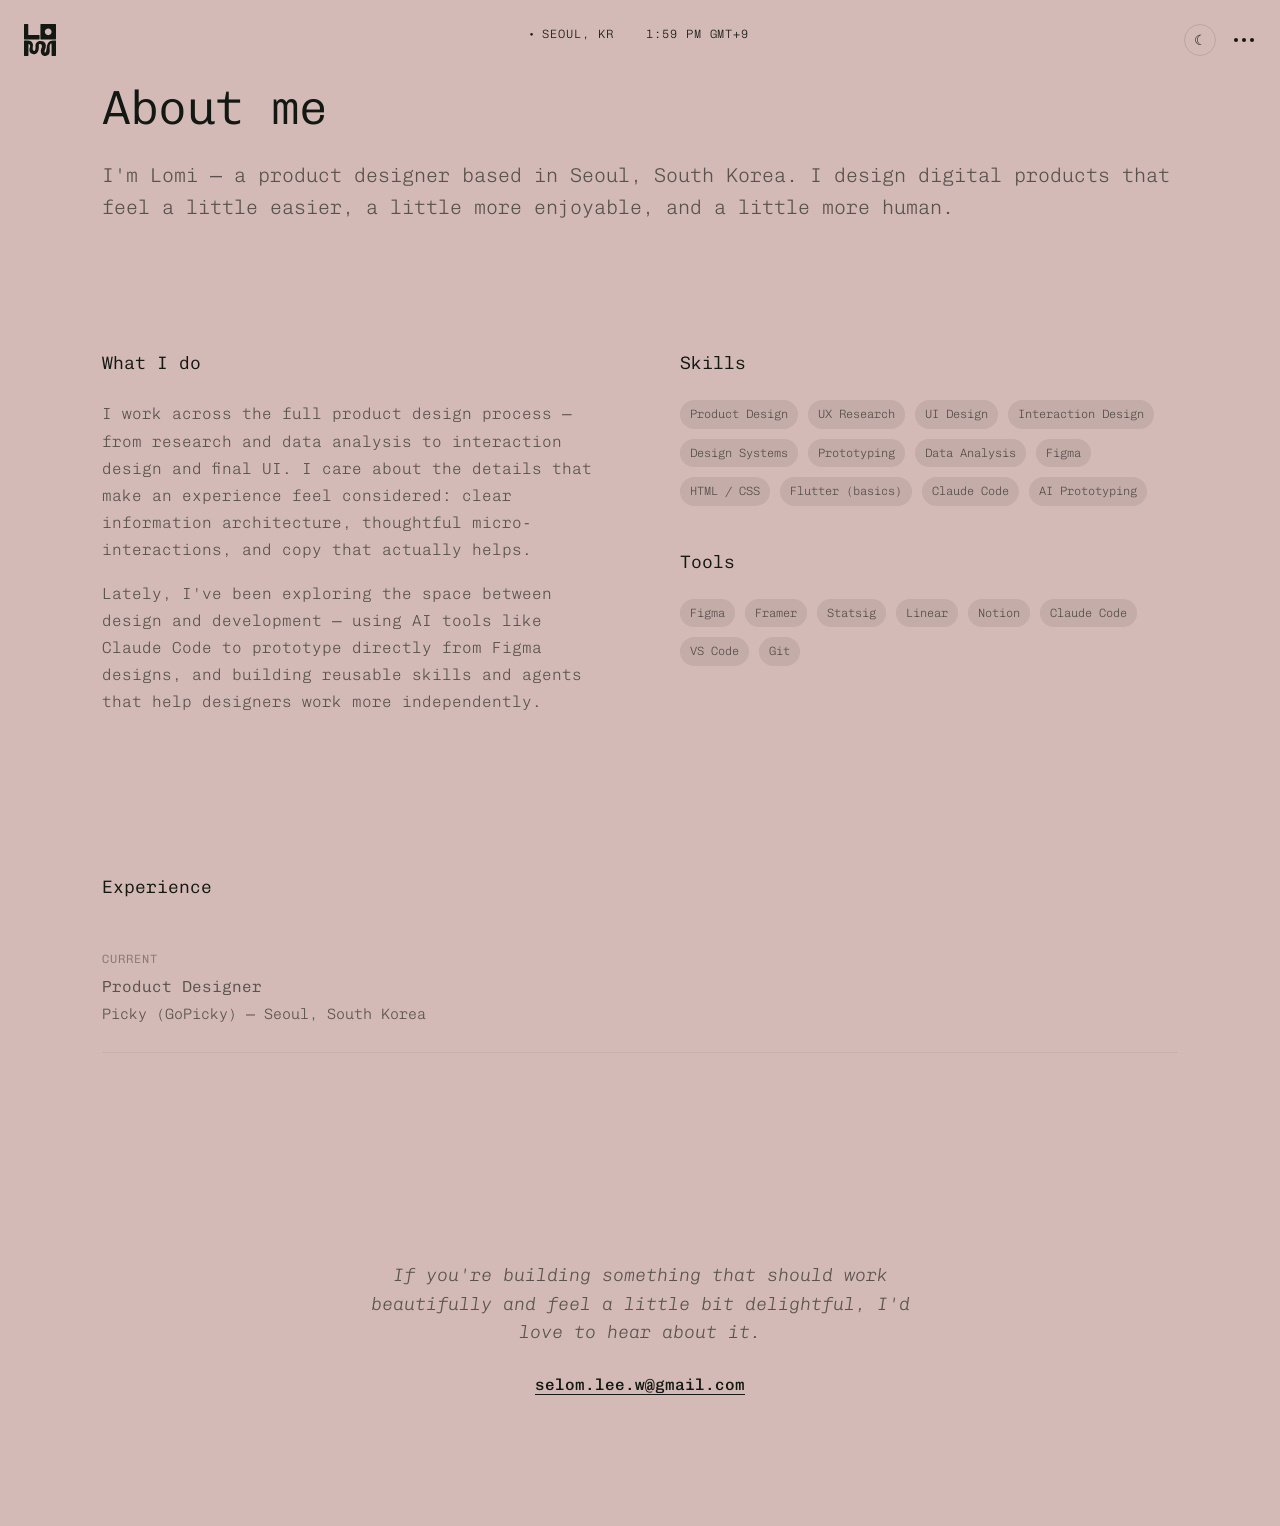
==== commit db5fcd1f: "Redesign homepage layout, add typing animation, view transitions, and logo hover - Homepage: 100vh s" ====
--- a/about.html
+++ b/about.html
@@ -14,7 +14,7 @@
 
   <!-- Navigation -->
   <nav class="nav">
-    <a href="index.html" class="nav__logo"><svg width="40" height="40" viewBox="0 0 40 40" fill="none" aria-label="Lomi"><g clip-path="url(#logo-clip)"><path d="M34.599 20.7842C34.038 20.9072 33.488 21.0902 32.949 21.3592C31.61 22.0282 30.472 23.0822 29.747 24.3662C28.04 27.3882 28.697 31.1612 27.565 34.4282C27.404 34.8942 27.136 35.4252 26.658 35.6552C26.415 35.7722 26.087 35.7632 25.909 35.5652C25.828 35.4742 25.787 35.3562 25.759 35.2392C25.44 33.8972 26.063 32.3792 26.497 31.1322C27.104 29.3902 27.732 27.5892 27.109 25.6302C26.653 24.1962 25.766 22.6352 24.308 21.9652C22.593 21.1772 20.702 20.8562 18.851 21.4052C15.914 22.2762 13.946 24.8942 14.353 27.8822C14.54 29.2552 14.465 30.6632 14.131 32.0102C14.006 32.5162 13.829 33.0382 13.433 33.3892C11.919 34.7332 10.883 32.2042 10.842 31.0912C10.784 29.4812 11.195 27.8762 11.195 26.2642C11.195 23.5862 9.493 21.7772 6.881 21.0732C5.014 20.5692 3.034 20.5412 1.11 20.5772C0.987 20.5792 0.792 20.5802 0.6 20.5802C0.269 20.5782 0 20.8392 0 21.1612V39.4032C0 39.7252 0.269 39.9852 0.6 39.9852H4.956C5.287 39.9852 5.556 39.7242 5.556 39.4032V25.7962C5.556 25.2242 5.522 24.9292 6.305 25.2252C6.805 25.4142 7.211 25.8322 7.425 26.3042C7.737 26.9952 7.704 27.7892 7.549 28.5292C7.394 29.2682 7.124 29.9822 6.976 30.7232C6.804 31.5822 6.79 32.6802 6.899 33.5572C7.026 34.5832 7.494 35.6392 8.27 36.3562C9.958 37.9162 12.866 38.1452 14.879 37.0772C16.812 36.0502 17.86 33.9202 18.288 31.8232C18.552 30.5282 18.628 29.1972 18.512 27.8822C18.434 27.0022 18.323 25.9772 18.987 25.3732C19.328 25.0622 19.824 24.9402 20.289 24.9892C21.569 25.1222 22.431 26.4432 22.469 27.6922C22.51 29.0302 21.779 30.0452 21.409 31.2682C20.837 33.1602 20.842 35.6612 21.843 37.3922C23.467 40.2012 28.025 40.9292 30.468 38.5392C32.725 36.3302 32.2 32.4772 32.038 29.6872C31.956 28.2742 32.009 26.8002 32.665 25.5362C33.083 24.7312 33.989 23.8112 34.306 25.0982C34.49 25.8472 34.46 26.6892 34.46 27.4462C34.46 29.0132 34.46 30.5802 34.46 32.1462C34.46 34.5662 34.46 36.9862 34.46 39.4062C34.46 39.7282 34.729 39.9882 35.06 39.9882H39.403C39.734 39.9882 40.003 39.7272 40.003 39.4062V21.1562C40.003 20.8362 39.738 20.5772 39.408 20.5742L39.142 20.5722C38.722 20.5622 38.287 20.5512 37.845 20.5462C36.732 20.5352 35.649 20.5572 34.601 20.7882L34.599 20.7842Z" fill="currentColor"/><path d="M18.844 13.889H5.334V0.6C5.334 0.269 5.065 0 4.734 0H0.6C0.269 0 0 0.269 0 0.6V18.844C0 19.175 0.269 19.444 0.6 19.444H18.844C19.175 19.444 19.444 19.175 19.444 18.844V14.489C19.444 14.158 19.175 13.889 18.844 13.889Z" fill="currentColor"/><path d="M39.3879 0H21.1439C20.8139 0 20.5439 0.27 20.5439 0.6V18.844C20.5439 19.174 20.8139 19.444 21.1439 19.444H39.3879C39.7179 19.444 39.9879 19.174 39.9879 18.844V0.6C39.9879 0.27 39.7179 0 39.3879 0ZM30.2659 13.953C27.9289 13.953 26.0349 12.059 26.0349 9.722C26.0349 7.385 27.9289 5.491 30.2659 5.491C32.6029 5.491 34.4969 7.385 34.4969 9.722C34.4969 12.059 32.6029 13.953 30.2659 13.953Z" fill="currentColor"/></g><defs><clipPath id="logo-clip"><rect width="40" height="40" fill="white"/></clipPath></defs></svg></a>
+    <a href="index.html" class="nav__logo"><svg width="40" height="40" viewBox="0 0 40 40" fill="none" aria-label="Lomi"><g clip-path="url(#logo-clip)"><path class="logo-word" d="M34.599 20.7842C34.038 20.9072 33.488 21.0902 32.949 21.3592C31.61 22.0282 30.472 23.0822 29.747 24.3662C28.04 27.3882 28.697 31.1612 27.565 34.4282C27.404 34.8942 27.136 35.4252 26.658 35.6552C26.415 35.7722 26.087 35.7632 25.909 35.5652C25.828 35.4742 25.787 35.3562 25.759 35.2392C25.44 33.8972 26.063 32.3792 26.497 31.1322C27.104 29.3902 27.732 27.5892 27.109 25.6302C26.653 24.1962 25.766 22.6352 24.308 21.9652C22.593 21.1772 20.702 20.8562 18.851 21.4052C15.914 22.2762 13.946 24.8942 14.353 27.8822C14.54 29.2552 14.465 30.6632 14.131 32.0102C14.006 32.5162 13.829 33.0382 13.433 33.3892C11.919 34.7332 10.883 32.2042 10.842 31.0912C10.784 29.4812 11.195 27.8762 11.195 26.2642C11.195 23.5862 9.493 21.7772 6.881 21.0732C5.014 20.5692 3.034 20.5412 1.11 20.5772C0.987 20.5792 0.792 20.5802 0.6 20.5802C0.269 20.5782 0 20.8392 0 21.1612V39.4032C0 39.7252 0.269 39.9852 0.6 39.9852H4.956C5.287 39.9852 5.556 39.7242 5.556 39.4032V25.7962C5.556 25.2242 5.522 24.9292 6.305 25.2252C6.805 25.4142 7.211 25.8322 7.425 26.3042C7.737 26.9952 7.704 27.7892 7.549 28.5292C7.394 29.2682 7.124 29.9822 6.976 30.7232C6.804 31.5822 6.79 32.6802 6.899 33.5572C7.026 34.5832 7.494 35.6392 8.27 36.3562C9.958 37.9162 12.866 38.1452 14.879 37.0772C16.812 36.0502 17.86 33.9202 18.288 31.8232C18.552 30.5282 18.628 29.1972 18.512 27.8822C18.434 27.0022 18.323 25.9772 18.987 25.3732C19.328 25.0622 19.824 24.9402 20.289 24.9892C21.569 25.1222 22.431 26.4432 22.469 27.6922C22.51 29.0302 21.779 30.0452 21.409 31.2682C20.837 33.1602 20.842 35.6612 21.843 37.3922C23.467 40.2012 28.025 40.9292 30.468 38.5392C32.725 36.3302 32.2 32.4772 32.038 29.6872C31.956 28.2742 32.009 26.8002 32.665 25.5362C33.083 24.7312 33.989 23.8112 34.306 25.0982C34.49 25.8472 34.46 26.6892 34.46 27.4462C34.46 29.0132 34.46 30.5802 34.46 32.1462C34.46 34.5662 34.46 36.9862 34.46 39.4062C34.46 39.7282 34.729 39.9882 35.06 39.9882H39.403C39.734 39.9882 40.003 39.7272 40.003 39.4062V21.1562C40.003 20.8362 39.738 20.5772 39.408 20.5742L39.142 20.5722C38.722 20.5622 38.287 20.5512 37.845 20.5462C36.732 20.5352 35.649 20.5572 34.601 20.7882L34.599 20.7842Z" fill="currentColor"/><path class="logo-l" d="M18.844 13.889H5.334V0.6C5.334 0.269 5.065 0 4.734 0H0.6C0.269 0 0 0.269 0 0.6V18.844C0 19.175 0.269 19.444 0.6 19.444H18.844C19.175 19.444 19.444 19.175 19.444 18.844V14.489C19.444 14.158 19.175 13.889 18.844 13.889Z" fill="currentColor"/><path class="logo-eye" d="M39.3879 0H21.1439C20.8139 0 20.5439 0.27 20.5439 0.6V18.844C20.5439 19.174 20.8139 19.444 21.1439 19.444H39.3879C39.7179 19.444 39.9879 19.174 39.9879 18.844V0.6C39.9879 0.27 39.7179 0 39.3879 0ZM30.2659 13.953C27.9289 13.953 26.0349 12.059 26.0349 9.722C26.0349 7.385 27.9289 5.491 30.2659 5.491C32.6029 5.491 34.4969 7.385 34.4969 9.722C34.4969 12.059 32.6029 13.953 30.2659 13.953Z" fill="currentColor"/></g><defs><clipPath id="logo-clip"><rect width="40" height="40" fill="white"/></clipPath></defs></svg></a>
     <div class="nav__actions">
       <button class="theme-toggle" aria-label="Toggle theme" onclick="toggleTheme()">
         <span class="theme-toggle__icon"></span>
--- a/styles.css
+++ b/styles.css
@@ -36,7 +36,7 @@
   /* Semantic Colors — Dark Mode (default) */
   --color-bg: var(--olive-800);
   --color-surface: var(--olive-700);
-  --color-text: var(--pink-50);
+  --color-text: var(--pink-200);
   --color-text-secondary: oklch(from var(--pink-50) l c h / 0.64);
   --color-text-tertiary: oklch(from var(--pink-50) l c h / 0.4);
   --color-accent: var(--pink-100);
@@ -94,7 +94,7 @@
 
 /* Light mode — explicit toggle */
 [data-theme="light"] {
-  --color-bg: var(--pink-50);
+  --color-bg: var(--pink-200);
   --color-surface: var(--pink-100);
   --color-text: var(--olive-800);
   --color-text-secondary: oklch(from var(--olive-800) l c h / 0.64);
@@ -116,7 +116,7 @@
 /* Light mode — system preference (when no explicit choice) */
 @media (prefers-color-scheme: light) {
   :root:not([data-theme]) {
-    --color-bg: var(--pink-50);
+    --color-bg: var(--pink-200);
     --color-surface: var(--pink-100);
     --color-text: var(--olive-800);
     --color-text-secondary: oklch(from var(--olive-800) l c h / 0.64);
@@ -257,6 +257,15 @@
   height: 100%;
 }
 
+.nav__logo .logo-word,
+.nav__logo .logo-l,
+.nav__logo .logo-eye {
+  transition: fill 0.3s ease;
+}
+
+.nav__logo:hover .logo-word { fill: #E6CB00; }
+.nav__logo:hover .logo-l { fill: #FF4C2E; }
+.nav__logo:hover .logo-eye { fill: #A4C1EC; }
 
 /* Nav actions group (theme toggle + menu toggle) */
 .nav__actions {
@@ -492,12 +501,51 @@
   color: var(--color-nav-panel-text);
 }
 
+/* --- View Transitions (circle expand) --- */
+@view-transition { navigation: auto; }
+
+.project-card:nth-child(1) .project-card__image {
+  view-transition-name: project-hero-1;
+}
+
+.project-card:nth-child(2) .project-card__image {
+  view-transition-name: project-hero-2;
+}
+
+::view-transition-old(root) {
+  animation: vt-fade-out 0.4s ease forwards;
+}
+
+::view-transition-new(root) {
+  animation: vt-circle-expand 0.6s cubic-bezier(0.4, 0, 0.2, 1) forwards;
+}
+
+::view-transition-image-pair(project-hero-1),
+::view-transition-image-pair(project-hero-2) {
+  animation-duration: 0.5s;
+  animation-timing-function: cubic-bezier(0.4, 0, 0.2, 1);
+}
+
+@keyframes vt-fade-out {
+  from { opacity: 1; }
+  to { opacity: 0; }
+}
+
+@keyframes vt-circle-expand {
+  from {
+    clip-path: circle(0% at var(--click-x, 50%) var(--click-y, 50%));
+  }
+  to {
+    clip-path: circle(150% at var(--click-x, 50%) var(--click-y, 50%));
+  }
+}
+
 /* --- Preloader --- */
 .preloader {
   position: fixed;
   inset: 0;
   z-index: 200;
-  background: var(--color-bg);
+  background: var(--olive-900);
   display: flex;
   align-items: center;
   justify-content: center;
@@ -525,23 +573,108 @@
   to { opacity: 1; transform: translateY(0); }
 }
 
-/* --- Hero --- */
-.hero {
-  min-height: 85vh;
-  display: flex;
-  flex-direction: column;
-  justify-content: center;
-}
-
-.hero h1 {
-  margin-bottom: var(--space-md);
-}
-
-.hero__intro {
-  font-size: var(--text-md);
-  max-width: 520px;
+/* --- Home --- */
+.home {
+  height: 100vh;
+  position: relative;
+  padding: var(--space-md);
+  padding-top: calc(var(--space-md) + 56px);
+}
+
+.home__intro {
+  max-width: 640px;
+  margin-top: 80px;
+  padding-right: 24px;
+}
+
+.home__intro h1 {
+  font-size: var(--text-xl);
+  display: inline;
+}
+
+.home__intro-text {
+  font-size: var(--text-xl);
   line-height: var(--leading-loose);
+  color: var(--color-text);
+  display: inline;
+}
+
+.home__cursor {
+  font-size: var(--text-xl);
+  font-weight: var(--weight-xlight);
+  animation: blink 0.7s step-end infinite;
+}
+
+#typed-word {
+  font-family: 'Coming Soon', cursive;
+}
+
+@keyframes blink {
+  50% { opacity: 0; }
+}
+
+/* --- Project Cards --- */
+.home__projects {
+  position: absolute;
+  bottom: var(--space-lg);
+  left: var(--space-md);
+  display: flex;
+  gap: 16px;
+}
+
+.project-card {
+  display: block;
+  width: 400px;
+  flex-shrink: 0;
+}
+
+.project-card__company {
+  font-size: var(--text-2xs);
+  text-transform: uppercase;
+  letter-spacing: var(--tracking-wide);
+  color: var(--color-text-tertiary);
+  font-weight: var(--weight-light);
+  margin-bottom: var(--space-xs);
+  opacity: 0;
+  transition: opacity 0.25s ease;
+}
+
+.project-card__image {
+  width: 400px;
+  height: 280px;
+  object-fit: cover;
+  border-radius: 8px;
+  background: var(--color-border-light);
+  filter: grayscale(100%);
+  transition: filter 0.3s ease;
+}
+
+.project-card:hover .project-card__image {
+  filter: grayscale(0%);
+}
+
+.project-card__title {
+  font-size: var(--text-lg);
+  font-weight: var(--weight-light);
+  margin-top: var(--space-sm);
+  margin-bottom: 4px;
+  line-height: var(--leading-snug);
+  opacity: 0;
+  transition: opacity 0.25s ease;
+}
+
+.project-card__summary {
+  font-size: var(--text-xs);
   color: var(--color-text-secondary);
+  line-height: var(--leading-relaxed);
+  opacity: 0;
+  transition: opacity 0.25s ease;
+}
+
+.project-card:hover .project-card__company,
+.project-card:hover .project-card__title,
+.project-card:hover .project-card__summary {
+  opacity: 1;
 }
 
 /* --- Section Header --- */
@@ -560,59 +693,19 @@
   font-weight: var(--weight-light);
 }
 
-/* --- Project Cards --- */
-.projects-grid {
-  display: grid;
-  grid-template-columns: 1fr;
-  gap: var(--space-lg);
-}
-
-.project-card {
-  display: flex;
-  gap: var(--space-lg);
-  align-items: center;
-}
-
-.project-card__image {
-  width: 50%;
-  flex-shrink: 0;
-  aspect-ratio: 16 / 9;
-  object-fit: cover;
+/* --- Case Study Page --- */
+.case-hero-wrap {
+  padding: calc(var(--space-md) + 40px) var(--space-md) 0;
+}
+
+.case-image--hero {
+  width: 100%;
+  margin: 0;
   border-radius: 12px;
-  background: var(--color-border-light);
-}
-
-.project-card__content {
-  display: flex;
-  flex-direction: column;
-  justify-content: center;
-}
-
-.project-card__company {
-  font-size: var(--text-2xs);
-  text-transform: uppercase;
-  letter-spacing: var(--tracking-wide);
-  color: var(--color-text-tertiary);
-  font-weight: var(--weight-light);
-  margin-bottom: var(--space-xs);
-}
-
-.project-card__title {
-  font-size: var(--text-2xl);
-  font-weight: var(--weight-light);
-  margin-bottom: var(--space-xs);
-  line-height: var(--leading-snug);
-}
-
-.project-card__desc {
-  font-size: var(--text-sm);
-  color: var(--color-text-secondary);
-  line-height: var(--leading-relaxed);
-}
-
-/* --- Case Study Page --- */
+}
+
 .case-hero {
-  padding-top: var(--space-xl);
+  padding-top: var(--space-lg);
   padding-bottom: var(--space-lg);
 }
 
@@ -843,12 +936,33 @@
     font-size: 1.375rem;
   }
 
+  .home {
+    height: auto;
+    min-height: 100vh;
+  }
+
+  .home__intro {
+    margin-bottom: var(--space-lg);
+  }
+
+  .home__projects {
+    position: static;
+    flex-direction: column;
+  }
+
   .project-card {
-    flex-direction: column;
+    width: 100%;
   }
 
   .project-card__image {
     width: 100%;
+    height: auto;
+  }
+
+  .project-card__company,
+  .project-card__title,
+  .project-card__summary {
+    opacity: 1;
   }
 
   .about-grid {
